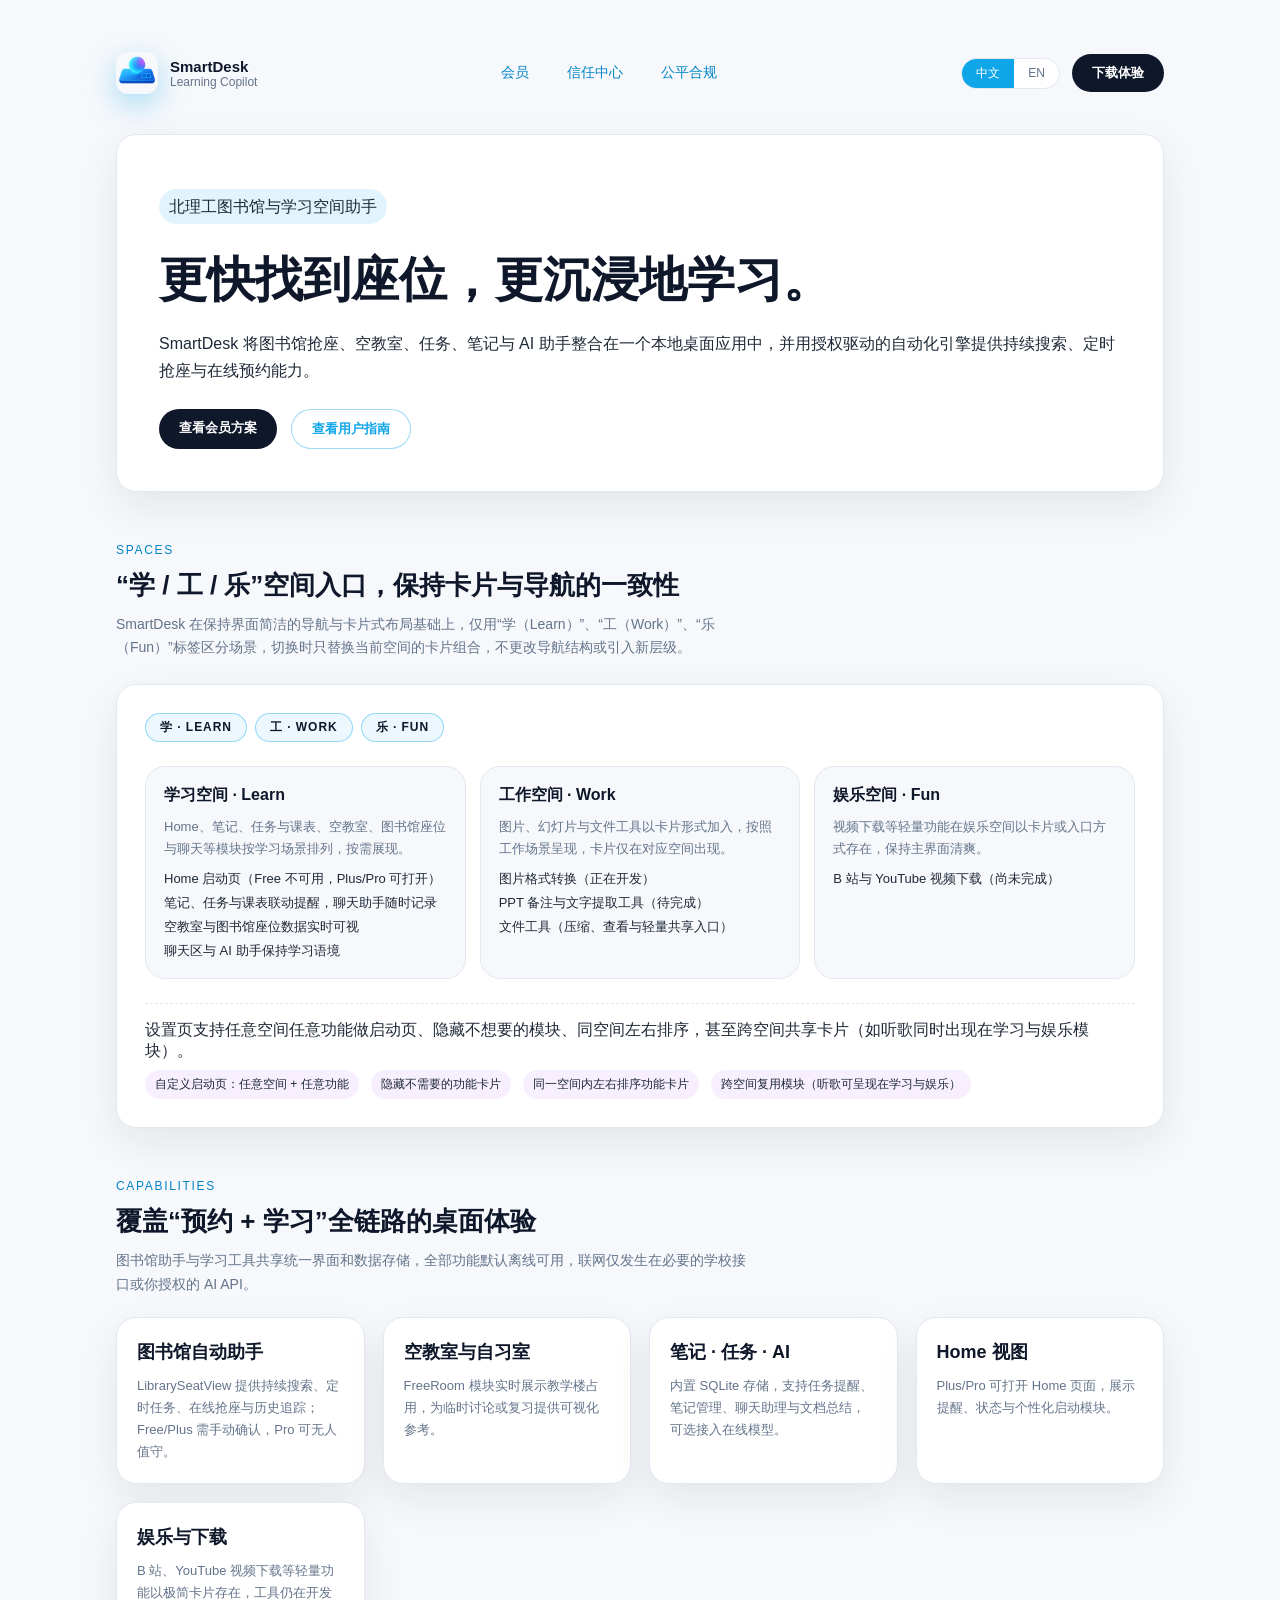
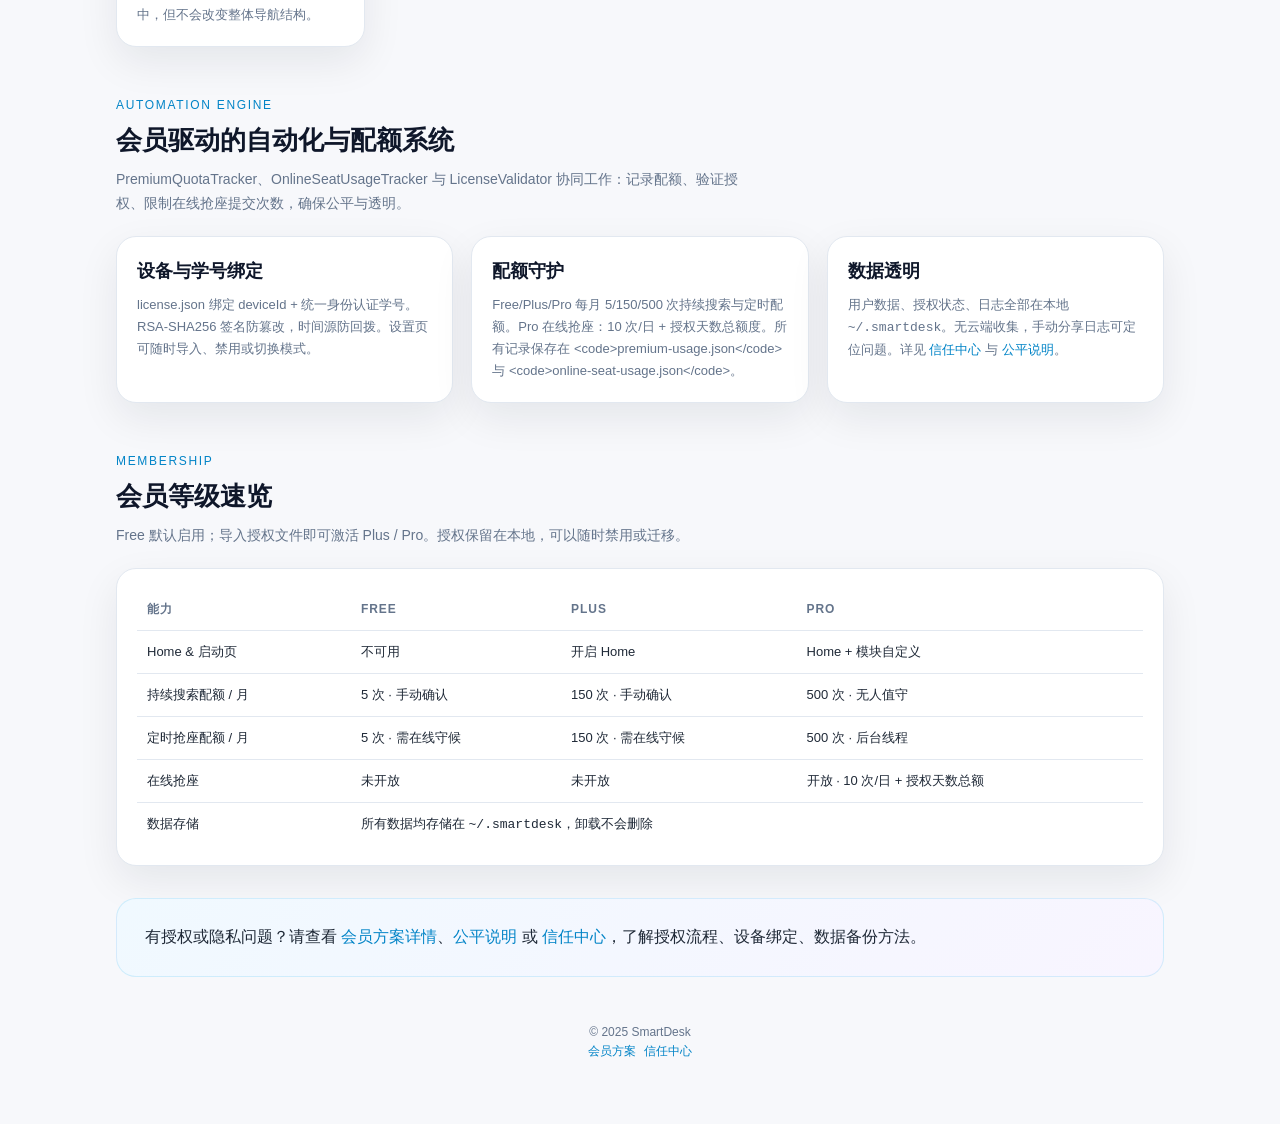
==== index.html @ 86f5e28d "更新了网页" ====
<!DOCTYPE html>
<html lang="zh-CN">
<head>
  <meta charset="UTF-8" />
  <title>SmartDesk · 北理工智能座位与学习助理</title>
  <meta name="viewport" content="width=device-width, initial-scale=1" />
  <meta name="description" content="SmartDesk 提供图书馆抢座、空教室、任务、笔记、AI 助手与会员自动化能力。" />
  <style>
    :root {
      --bg: #f7f8fb;
      --surface: #ffffff;
      --text-strong: #0f172a;
      --text: #1f2937;
      --text-soft: #64748b;
      --border: #e2e8f0;
      --primary: #0ea5e9;
      --primary-dark: #0284c7;
      --accent: #9333ea;
      --radius-lg: 20px;
      --shadow: 0 15px 40px rgba(15, 23, 42, 0.08);
    }

    * {
      box-sizing: border-box;
      margin: 0;
      padding: 0;
    }

    body {
      font-family: "Inter", "Segoe UI", -apple-system, BlinkMacSystemFont, sans-serif;
      background: var(--bg);
      color: var(--text);
      min-height: 100vh;
    }

    a {
      color: var(--primary-dark);
      text-decoration: none;
    }

    a:hover {
      text-decoration: underline;
    }

    .page {
      max-width: 1080px;
      margin: 0 auto;
      padding: 32px 16px 64px;
    }

    .nav {
      display: flex;
      align-items: center;
      justify-content: space-between;
      gap: 16px;
      padding: 20px 0 16px;
    }

    .brand {
      display: flex;
      align-items: center;
      gap: 12px;
    }

    .logo {
      width: 42px;
      height: 42px;
      border-radius: 12px;
      overflow: hidden;
      box-shadow: 0 10px 30px rgba(14, 165, 233, 0.35);
    }

    .logo img {
      width: 100%;
      height: 100%;
      object-fit: cover;
      display: block;
    }

    .brand-text {
      display: flex;
      flex-direction: column;
    }

    .brand-text strong {
      color: var(--text-strong);
      font-size: 15px;
    }

    .brand-text span {
      color: var(--text-soft);
      font-size: 12px;
    }

    .nav-links {
      display: flex;
      gap: 14px;
      font-size: 14px;
      color: var(--text-soft);
    }

    .nav-link {
      padding: 8px 12px;
      border-radius: 999px;
      transition: background 0.2s ease;
    }

    .nav-link:hover {
      background: rgba(14, 165, 233, 0.08);
      color: var(--text-strong);
    }

    .nav-actions {
      display: flex;
      align-items: center;
      gap: 12px;
    }

    .language-switch {
      display: inline-flex;
      border: 1px solid var(--border);
      border-radius: 999px;
      overflow: hidden;
      background: #fff;
    }

    .language-switch button {
      border: 0;
      background: transparent;
      padding: 6px 14px;
      font-size: 12px;
      color: var(--text-soft);
      cursor: pointer;
      transition: background 0.2s ease, color 0.2s ease;
    }

    .language-switch button.is-active {
      background: var(--primary);
      color: #fff;
    }

    .cta {
      padding: 10px 20px;
      border-radius: 999px;
      background: var(--text-strong);
      color: #fff;
      font-size: 13px;
      font-weight: 600;
      border: none;
    }

    .hero {
      margin-top: 24px;
      background: var(--surface);
      border-radius: var(--radius-lg);
      border: 1px solid var(--border);
      padding: 42px;
      box-shadow: var(--shadow);
      display: grid;
      grid-template-columns: repeat(auto-fit, minmax(280px, 1fr));
      gap: 28px;
    }

    .hero h1 {
      font-size: clamp(34px, 5vw, 48px);
      color: var(--text-strong);
      margin-bottom: 18px;
    }

    .hero p {
      font-size: 16px;
      color: var(--text);
      line-height: 1.7;
      margin-bottom: 24px;
    }

    .hero-actions {
      display: flex;
      gap: 14px;
      flex-wrap: wrap;
      font-size: 14px;
    }

    .cta.secondary {
      background: #fff;
      color: var(--primary);
      border: 1px solid rgba(14, 165, 233, 0.4);
    }

    .cta.secondary:hover {
      background: rgba(14, 165, 233, 0.12);
      color: var(--primary-dark);
    }

    .section {
      margin-top: 48px;
    }

    .space-entry {
      margin-top: 24px;
      background: var(--surface);
      border: 1px solid var(--border);
      border-radius: var(--radius-lg);
      padding: 28px;
      box-shadow: var(--shadow);
      display: flex;
      flex-direction: column;
      gap: 24px;
    }

    .space-preview {
      display: block;
    }

    .space-meta {
      min-width: auto;
    }

    .space-date-row {
      display: flex;
      align-items: center;
      justify-content: space-between;
      gap: 12px;
      flex-wrap: wrap;
      margin-bottom: 12px;
    }

    .space-date-row .space-tags {
      order: 1;
    }

    .space-date {
      order: 2;
      font-size: 20px;
      color: var(--text-strong);
      margin-bottom: 0;
    }

    .space-tags {
      display: flex;
      gap: 8px;
      margin-bottom: 12px;
      flex-wrap: wrap;
    }

    .space-tag {
      font-size: 12px;
      letter-spacing: 0.08em;
      text-transform: uppercase;
      border-radius: 999px;
      padding: 5px 14px;
      border: 1px solid rgba(14, 165, 233, 0.4);
      background: rgba(14, 165, 233, 0.08);
      color: var(--text-strong);
      font-weight: 600;
    }

    .space-preview p {
      font-size: 13px;
      color: var(--text-soft);
      line-height: 1.7;
    }

    .space-cards-grid {
      flex: 2;
      display: grid;
      grid-template-columns: repeat(3, minmax(0, 1fr));
      gap: 14px;
    }

    @media (max-width: 900px) {
      .space-cards-grid {
        grid-template-columns: repeat(auto-fit, minmax(220px, 1fr));
      }
    }

    .space-card {
      background: var(--bg);
      border: 1px solid var(--border);
      border-radius: var(--radius-lg);
      padding: 18px;
      min-height: 170px;
    }

    .space-card h3 {
      font-size: 16px;
      margin-bottom: 10px;
      color: var(--text-strong);
    }

    .space-card p {
      font-size: 13px;
      color: var(--text-soft);
      margin-bottom: 10px;
    }

    .space-card ul {
      list-style: none;
      padding-left: 0;
      color: var(--text);
      font-size: 13px;
    }

    .space-card ul li + li {
      margin-top: 6px;
    }

    .space-customization {
      border-top: 1px dashed var(--border);
      padding-top: 16px;
      display: flex;
      flex-direction: column;
      gap: 8px;
    }

    .space-customization ul {
      list-style: none;
      padding-left: 0;
      margin: 0;
      display: flex;
      flex-wrap: wrap;
      gap: 12px;
    }

    .space-customization li {
      background: rgba(147, 51, 234, 0.08);
      color: var(--text);
      padding: 6px 10px;
      border-radius: 999px;
      font-size: 12px;
    }

    .section-header {
      margin-bottom: 20px;
    }

    .section-header span {
      text-transform: uppercase;
      letter-spacing: 0.14em;
      font-size: 12px;
      color: var(--primary-dark);
    }

    .section-header h2 {
      font-size: 26px;
      color: var(--text-strong);
      margin-top: 10px;
    }

    .section-header p {
      font-size: 14px;
      color: var(--text-soft);
      margin-top: 10px;
      max-width: 640px;
      line-height: 1.7;
    }

    .cards {
      display: grid;
      grid-template-columns: repeat(auto-fit, minmax(240px, 1fr));
      gap: 18px;
    }

    .card {
      background: var(--surface);
      border: 1px solid var(--border);
      border-radius: var(--radius-lg);
      padding: 20px;
      box-shadow: var(--shadow);
      font-size: 14px;
      line-height: 1.6;
      color: var(--text);
    }

    .card h3 {
      font-size: 18px;
      margin-bottom: 8px;
      color: var(--text-strong);
    }

    .card p {
      color: var(--text-soft);
      font-size: 13px;
      line-height: 1.7;
    }

    .card ul {
      list-style: none;
      margin-top: 10px;
      color: var(--text);
    }

    .card ul li + li {
      margin-top: 6px;
    }

    .pill {
      display: inline-block;
      margin-top: 12px;
      padding: 4px 10px;
      border-radius: 999px;
      font-size: 12px;
      color: var(--primary-dark);
      background: rgba(14, 165, 233, 0.12);
    }

    .table-wrapper {
      background: var(--surface);
      border: 1px solid var(--border);
      border-radius: var(--radius-lg);
      box-shadow: var(--shadow);
      padding: 20px;
      overflow-x: auto;
    }

    table {
      width: 100%;
      border-collapse: collapse;
      font-size: 13px;
    }

    th, td {
      padding: 12px 10px;
      border-bottom: 1px solid var(--border);
      text-align: left;
      color: var(--text);
    }

    th {
      color: var(--text-soft);
      font-size: 12px;
      letter-spacing: 0.08em;
      text-transform: uppercase;
    }

    tbody tr:last-child td {
      border-bottom: none;
    }

    .trust {
      background: linear-gradient(135deg, #f0f9ff, #f8f5ff);
      border: 1px solid rgba(14, 165, 233, 0.15);
      border-radius: var(--radius-lg);
      padding: 28px;
      margin-top: 32px;
    }

    footer {
      margin-top: 48px;
      font-size: 12px;
      color: var(--text-soft);
      text-align: center;
    }

    .footer-links {
      margin-top: 4px;
      display: flex;
      justify-content: center;
      gap: 8px;
      flex-wrap: wrap;
    }
  </style>
</head>
<body>
  <div class="page">
    <nav class="nav">
      <div class="brand">
        <div class="logo"><img src="images/logo.png" alt="SmartDesk logo" /></div>
        <div class="brand-text">
          <strong>SmartDesk</strong>
          <span>Learning Copilot</span>
        </div>
      </div>
      <div class="nav-links">
        <a class="nav-link" href="#membership" data-lang-link-target="membership.html" data-i18n="nav.membership">会员</a>
        <a class="nav-link" href="trust-center.html" data-lang-link-target="trust-center.html" data-i18n="nav.trust">信任中心</a>
        <a class="nav-link" href="compliance.html" data-lang-link-target="compliance.html" data-i18n="nav.compliance">公平合规</a>
      </div>
      <div class="nav-actions">
        <div class="language-switch" aria-label="Language switch">
          <button type="button" data-lang-toggle="zh">中文</button>
          <button type="button" data-lang-toggle="en">EN</button>
        </div>
        <a class="cta" href="https://github.com/shuangboxu/SmartDesk/releases/download/v0.1.0/SmartDesk-0.1.0.exe" data-i18n="cta.download">下载体验</a>
      </div>
    </nav>

    <section class="hero">
      <div>
        <p class="pill" data-i18n="hero.pill">北理工图书馆与学习空间助手</p>
        <h1 data-i18n="hero.title">更快找到座位，更沉浸地学习。</h1>
        <p data-i18n="hero.description">
          SmartDesk 将图书馆抢座、空教室、任务、笔记与 AI 助手整合在一个本地桌面应用中，
          并用授权驱动的自动化引擎提供持续搜索、定时抢座与在线预约能力。
        </p>
        <div class="hero-actions">
        <a class="cta" data-lang-link-target="membership.html" data-i18n="hero.membership">查看会员方案</a>
        <a class="cta secondary" data-lang-link-target="user-guide.html" data-i18n="hero.guide">查看用户指南</a>
        </div>
      </div>
    </section>

    <section id="spaces" class="section">
      <div class="section-header">
        <span data-i18n="section.spaces.span">spaces</span>
        <h2 data-i18n="section.spaces.title">“学 / 工 / 乐”空间入口，保持卡片与导航的一致性</h2>
        <p data-i18n="section.spaces.description">
          SmartDesk 在保持界面简洁的导航与卡片式布局基础上，在日期左侧新增 “学（Learn）”、“工（Work）”、“乐（Fun）” 的极简标签，
          切换时仅替换当前场景的卡片组合，不更改导航结构或引入新层级。
        </p>
      </div>
      <div class="space-entry">
        <div class="space-preview">
        <div class="space-meta">
          <div class="space-date-row">
            <div class="space-tags">
              <span class="space-tag">学 · Learn</span>
              <span class="space-tag">工 · Work</span>
              <span class="space-tag">乐 · Fun</span>
            </div>
          </div>
        </div>
          <div class="space-cards-grid">
            <div class="space-card">
              <h3 data-i18n="space.card.learn.title">学习空间 · Learn</h3>
              <p data-i18n="space.card.learn.description">
                将主页、笔记、任务与课表、空教室、图书馆座位与聊天等模块按学习场景排列，按需展现。
              </p>
              <ul>
                <li data-i18n="space.card.learn.item.home">Home 启动页（Free 不可用，Plus/Pro 可打开）</li>
                <li data-i18n="space.card.learn.item.notes">笔记、任务与课表联动提醒，聊天助手随时记录</li>
                <li data-i18n="space.card.learn.item.rooms">空教室与图书馆座位数据实时可视</li>
                <li data-i18n="space.card.learn.item.chat">聊天区与 AI 助手保持学习语境</li>
              </ul>
            </div>
            <div class="space-card">
              <h3 data-i18n="space.card.work.title">工作空间 · Work</h3>
              <p data-i18n="space.card.work.description">
                图片、幻灯片与文件工具以卡片形式加入，提高学习计划外的文档效率，卡片仅在对应空间出现。
              </p>
              <ul>
                <li data-i18n="space.card.work.item.image">图片格式转换（正在开发）</li>
                <li data-i18n="space.card.work.item.ppt">PPT 备注与文字提取工具（待完成）</li>
                <li data-i18n="space.card.work.item.file">文件工具：压缩、查看与轻量共享入口</li>
              </ul>
            </div>
            <div class="space-card">
              <h3 data-i18n="space.card.fun.title">娱乐空间 · Fun</h3>
              <p data-i18n="space.card.fun.description">
                听歌与视频下载等轻量功能在娱乐空间以卡片或入口方式存在，保持主界面清爽。
              </p>
              <ul>
                <li data-i18n="space.card.fun.item.video">B 站与 YouTube 视频下载（尚未完成）</li>
              </ul>
            </div>
          </div>
        </div>
        <div class="space-customization">
          <p data-i18n="space.customization.description">
            设置页支持任意空间任意功能做启动页、隐藏不想要的模块、同空间左右排序，甚至跨空间共享卡片（如听歌同时出现在学习与娱乐模块）。
          </p>
          <ul>
            <li data-i18n="space.customization.item.startpage">自定义启动页：任意空间 + 任意功能</li>
            <li data-i18n="space.customization.item.hide">隐藏不需要的功能卡片</li>
            <li data-i18n="space.customization.item.sort">同一空间内左右排序功能卡片</li>
            <li data-i18n="space.customization.item.cross">跨空间复用模块（听歌可呈现在学习与娱乐）</li>
          </ul>
        </div>
      </div>
    </section>

    <section id="features" class="section">
      <div class="section-header">
        <span data-i18n="section.capabilities.span">capabilities</span>
        <h2 data-i18n="section.capabilities.title">覆盖“预约 + 学习”全链路的桌面体验</h2>
        <p data-i18n="section.capabilities.description">
          图书馆助手与学习工具共享统一界面和数据存储，全部功能默认离线可用，联网仅发生在必要的学校接口或你授权的 AI API。
        </p>
      </div>
      <div class="cards">
        <div class="card">
          <h3 data-i18n="feature.card.library.title">图书馆自动助手</h3>
          <p data-i18n="feature.card.library.description">
            LibrarySeatView 提供持续搜索、定时任务、在线抢座与历史追踪；Free/Plus 需手动确认，Pro 可无人值守。
          </p>
        </div>
        <div class="card">
          <h3 data-i18n="feature.card.room.title">空教室与自习室</h3>
          <p data-i18n="feature.card.room.description">
            FreeRoom 模块实时展示教学楼占用，为临时讨论或复习提供可视化参考。
          </p>
        </div>
        <div class="card">
          <h3 data-i18n="feature.card.notes.title">笔记 · 任务 · AI</h3>
          <p data-i18n="feature.card.notes.description">
            内置 SQLite 存储，支持任务提醒、笔记管理、聊天助理与文档总结，可选接入在线模型。
          </p>
        </div>
        <div class="card">
          <h3 data-i18n="feature.card.home.title">Home 视图</h3>
          <p data-i18n="feature.card.home.description">
            Plus/Pro 可打开 Home 页面，展示提醒、状态与个性化启动模块。
          </p>
        </div>
        <div class="card">
          <h3 data-i18n="feature.card.entertainment.title">娱乐与下载</h3>
          <p data-i18n="feature.card.entertainment.description">
            B 站、YouTube 视频下载等轻量功能以极简卡片存在，工具仍在开发中，但不会改变整体导航结构。
          </p>
        </div>
      </div>
    </section>

    <section id="automation" class="section">
      <div class="section-header">
        <span data-i18n="section.automation.span">automation engine</span>
        <h2 data-i18n="section.automation.title">会员驱动的自动化与配额系统</h2>
        <p data-i18n="section.automation.description">
          PremiumQuotaTracker、OnlineSeatUsageTracker 与 LicenseValidator 协同工作：记录配额、验证授权、限制在线抢座提交次数，确保公平与透明。
        </p>
      </div>
      <div class="cards">
        <div class="card">
          <h3 data-i18n="automation.card.binding.title">设备与学号绑定</h3>
          <p data-i18n="automation.card.binding.description">
            license.json 绑定 deviceId + 统一身份认证学号。RSA-SHA256 签名防篡改，时间源防回拨。设置页可随时导入、禁用或切换模式。
          </p>
        </div>
        <div class="card">
          <h3 data-i18n="automation.card.quota.title">配额守护</h3>
          <p data-i18n="automation.card.quota.description">
            Free/Plus/Pro 每月 5/150/500 次持续搜索与定时配额。Pro 在线抢座：10 次/日 + 授权天数总额度。所有记录保存在 <code>premium-usage.json</code> 与 <code>online-seat-usage.json</code>。
          </p>
        </div>
        <div class="card">
          <h3 data-i18n="automation.card.transparency.title">数据透明</h3>
          <p data-i18n-html="automation.card.transparency.description">
            用户数据、授权状态、日志全部在本地 <code>~/.smartdesk</code>。无云端收集，手动分享日志可定位问题。详见 <a href="trust-center.html" data-lang-link-target="trust-center.html">信任中心</a> 与 <a href="compliance.html" data-lang-link-target="compliance.html">公平说明</a>。
          </p>
        </div>
      </div>
    </section>

    <section id="membership" class="section">
      <div class="section-header">
        <span data-i18n="section.membership.span">membership</span>
        <h2 data-i18n="section.membership.title">会员等级速览</h2>
        <p data-i18n="section.membership.description">
          Free 默认启用；导入授权文件即可激活 Plus / Pro。授权保留在本地，可以随时禁用或迁移。
        </p>
      </div>
      <div class="table-wrapper">
        <table>
          <thead>
            <tr>
              <th data-i18n="table.header.capability">能力</th>
              <th data-i18n="table.header.free">Free</th>
              <th data-i18n="table.header.plus">Plus</th>
              <th data-i18n="table.header.pro">Pro</th>
            </tr>
          </thead>
          <tbody>
            <tr>
              <td data-i18n="table.row.home.title">Home & 启动页</td>
              <td data-i18n="table.row.home.free">不可用</td>
              <td data-i18n="table.row.home.plus">开启 Home</td>
              <td data-i18n="table.row.home.pro">Home + 模块自定义</td>
            </tr>
            <tr>
              <td data-i18n="table.row.search.title">持续搜索配额 / 月</td>
              <td data-i18n="table.row.search.free">5 次 · 手动确认</td>
              <td data-i18n="table.row.search.plus">150 次 · 手动确认</td>
              <td data-i18n="table.row.search.pro">500 次 · 无人值守</td>
            </tr>
            <tr>
              <td data-i18n="table.row.timed.title">定时抢座配额 / 月</td>
              <td data-i18n="table.row.timed.free">5 次 · 需在线守候</td>
              <td data-i18n="table.row.timed.plus">150 次 · 需在线守候</td>
              <td data-i18n="table.row.timed.pro">500 次 · 后台线程</td>
            </tr>
            <tr>
              <td data-i18n="table.row.online.title">在线抢座</td>
              <td data-i18n="table.row.online.free">未开放</td>
              <td data-i18n="table.row.online.plus">未开放</td>
              <td data-i18n="table.row.online.pro">开放 · 10 次/日 + 授权天数总额</td>
            </tr>
            <tr>
              <td data-i18n="table.row.data.title">数据存储</td>
              <td colspan="3" data-i18n-html="table.row.data.value">所有数据均存储在 <code>~/.smartdesk</code>，卸载不会删除</td>
            </tr>
          </tbody>
        </table>
      </div>
      <div class="trust" data-i18n-html="section.trust">
        有授权或隐私问题？请查看 <a href="membership.html" data-lang-link-target="membership.html">会员方案详情</a>、<a href="compliance.html" data-lang-link-target="compliance.html">公平说明</a> 或 <a href="trust-center.html" data-lang-link-target="trust-center.html">信任中心</a>，了解授权流程、设备绑定、数据备份方法。
      </div>
    </section>

    <footer>
      <p data-i18n="footer.text">© 2025 SmartDesk</p>
      <div class="footer-links">
        <a data-lang-link-target="membership.html" data-i18n="footer.link.membership">会员方案</a>
        <a data-lang-link-target="trust-center.html" data-i18n="footer.link.trust">信任中心</a>
      </div>
    </footer>
  </div>

  <script>
    (function() {
      const DEFAULT_LANG = 'zh';
      const LANG_PARAM = 'lang';
      const STORAGE_KEY = 'smartdesk-site-lang';
      const SUPPORTED_LANGS = ['zh', 'en'];

      const translations = {
        zh: {
          htmlLang: 'zh-CN',
          title: 'SmartDesk · 北理工智能座位与学习助理',
          descriptionMeta: 'SmartDesk 提供图书馆抢座、空教室、任务、笔记、AI 助手与会员自动化能力。',
          'nav.features': '特性',
          'nav.automation': '自动助手',
          'nav.membership': '会员',
          'nav.trust': '信任中心',
          'nav.compliance': '公平合规',
          'cta.download': '下载体验',
          'hero.pill': '北理工图书馆与学习空间助手',
          'hero.title': '更快找到座位，更沉浸地学习。',
          'hero.description': 'SmartDesk 将图书馆抢座、空教室、任务、笔记与 AI 助手整合在一个本地桌面应用中，并用授权驱动的自动化引擎提供持续搜索、定时抢座与在线预约能力。',
          'hero.membership': '查看会员方案',
          'hero.guide': '查看用户指南',
          'hero.readme': '阅读项目说明 →',
          'section.spaces.span': 'spaces',
          'section.spaces.title': '“学 / 工 / 乐”空间入口，保持卡片与导航的一致性',
          'section.spaces.description': 'SmartDesk 在保持界面简洁的导航与卡片式布局基础上，仅用“学（Learn）”、“工（Work）”、“乐（Fun）”标签区分场景，切换时只替换当前空间的卡片组合，不更改导航结构或引入新层级。',
          'space.card.learn.title': '学习空间 · Learn',
          'space.card.learn.description': 'Home、笔记、任务与课表、空教室、图书馆座位与聊天等模块按学习场景排列，按需展现。',
          'space.card.learn.item.home': 'Home 启动页（Free 不可用，Plus/Pro 可打开）',
          'space.card.learn.item.notes': '笔记、任务与课表联动提醒，聊天助手随时记录',
          'space.card.learn.item.rooms': '空教室与图书馆座位数据实时可视',
          'space.card.learn.item.chat': '聊天区与 AI 助手保持学习语境',
          'space.card.work.title': '工作空间 · Work',
          'space.card.work.description': '图片、幻灯片与文件工具以卡片形式加入，按照工作场景呈现，卡片仅在对应空间出现。',
          'space.card.work.item.image': '图片格式转换（正在开发）',
          'space.card.work.item.ppt': 'PPT 备注与文字提取工具（待完成）',
          'space.card.work.item.file': '文件工具（压缩、查看与轻量共享入口）',
          'space.card.fun.title': '娱乐空间 · Fun',
          'space.card.fun.description': '视频下载等轻量功能在娱乐空间以卡片或入口方式存在，保持主界面清爽。',
          'space.card.fun.item.video': 'B 站与 YouTube 视频下载（尚未完成）',
          'space.customization.description': '设置页支持任意空间任意功能做启动页、隐藏不想要的模块、同空间左右排序，甚至跨空间共享卡片（如听歌同时出现在学习与娱乐模块）。',
          'space.customization.item.startpage': '自定义启动页：任意空间 + 任意功能',
          'space.customization.item.hide': '隐藏不需要的功能卡片',
          'space.customization.item.sort': '同一空间内左右排序功能卡片',
          'space.customization.item.cross': '跨空间复用模块（听歌可呈现在学习与娱乐）',
          'section.capabilities.span': 'capabilities',
          'section.capabilities.title': '覆盖“预约 + 学习”全链路的桌面体验',
          'section.capabilities.description': '图书馆助手与学习工具共享统一界面和数据存储，全部功能默认离线可用，联网仅发生在必要的学校接口或你授权的 AI API。',
          'feature.card.library.title': '图书馆自动助手',
          'feature.card.library.description': 'LibrarySeatView 提供持续搜索、定时任务、在线抢座与历史追踪；Free/Plus 需手动确认，Pro 可无人值守。',
          'feature.card.room.title': '空教室与自习室',
          'feature.card.room.description': 'FreeRoom 模块实时展示教学楼占用，为临时讨论或复习提供可视化参考。',
          'feature.card.notes.title': '笔记 · 任务 · AI',
          'feature.card.notes.description': '内置 SQLite 存储，支持任务提醒、笔记管理、聊天助理与文档总结，可选接入在线模型。',
          'feature.card.home.title': 'Home 视图',
          'feature.card.home.description': 'Plus/Pro 可打开 Home 页面，展示提醒、状态与个性化启动模块。',
          'feature.card.entertainment.title': '娱乐与下载',
          'feature.card.entertainment.description': 'B 站、YouTube 视频下载等轻量功能以极简卡片存在，工具仍在开发中，但不会改变整体导航结构。',
          'section.automation.span': 'automation engine',
          'section.automation.title': '会员驱动的自动化与配额系统',
          'section.automation.description': 'PremiumQuotaTracker、OnlineSeatUsageTracker 与 LicenseValidator 协同工作：记录配额、验证授权、限制在线抢座提交次数，确保公平与透明。',
          'automation.card.binding.title': '设备与学号绑定',
          'automation.card.binding.description': 'license.json 绑定 deviceId + 统一身份认证学号。RSA-SHA256 签名防篡改，时间源防回拨。设置页可随时导入、禁用或切换模式。',
          'automation.card.quota.title': '配额守护',
          'automation.card.quota.description': 'Free/Plus/Pro 每月 5/150/500 次持续搜索与定时配额。Pro 在线抢座：10 次/日 + 授权天数总额度。所有记录保存在 <code>premium-usage.json</code> 与 <code>online-seat-usage.json</code>。',
          'automation.card.transparency.title': '数据透明',
          'automation.card.transparency.description': '用户数据、授权状态、日志全部在本地 <code>~/.smartdesk</code>。无云端收集，手动分享日志可定位问题。详见 <a href="trust-center.html" data-lang-link-target="trust-center.html">信任中心</a> 与 <a href="compliance.html" data-lang-link-target="compliance.html">公平说明</a>。',
          'section.membership.span': 'membership',
          'section.membership.title': '会员等级速览',
          'section.membership.description': 'Free 默认启用；导入授权文件即可激活 Plus / Pro。授权保留在本地，可以随时禁用或迁移。',
          'table.header.capability': '能力',
          'table.header.free': 'Free',
          'table.header.plus': 'Plus',
          'table.header.pro': 'Pro',
          'table.row.home.title': 'Home & 启动页',
          'table.row.home.free': '不可用',
          'table.row.home.plus': '开启 Home',
          'table.row.home.pro': 'Home + 模块自定义',
          'table.row.search.title': '持续搜索配额 / 月',
          'table.row.search.free': '5 次 · 手动确认',
          'table.row.search.plus': '150 次 · 手动确认',
          'table.row.search.pro': '500 次 · 无人值守',
          'table.row.timed.title': '定时抢座配额 / 月',
          'table.row.timed.free': '5 次 · 需在线守候',
          'table.row.timed.plus': '150 次 · 需在线守候',
          'table.row.timed.pro': '500 次 · 后台线程',
          'table.row.online.title': '在线抢座',
          'table.row.online.free': '未开放',
          'table.row.online.plus': '未开放',
          'table.row.online.pro': '开放 · 10 次/日 + 授权天数总额',
          'table.row.data.title': '数据存储',
          'table.row.data.value': '所有数据均存储在 <code>~/.smartdesk</code>，卸载不会删除',
          'section.trust': '有授权或隐私问题？请查看 <a href="membership.html" data-lang-link-target="membership.html">会员方案详情</a>、<a href="compliance.html" data-lang-link-target="compliance.html">公平说明</a> 或 <a href="trust-center.html" data-lang-link-target="trust-center.html">信任中心</a>，了解授权流程、设备绑定、数据备份方法。',
          'footer.text': '© 2025 SmartDesk',
          'footer.link.membership': '会员方案',
          'footer.link.trust': '信任中心'
        },
        en: {
          htmlLang: 'en',
          title: 'SmartDesk · BIT Intelligent Seat & Study Assistant',
          descriptionMeta: 'SmartDesk bundles library seat grabs, vacant classroom data, tasks, notes and AI assistant into a local desktop automaton.',
          'nav.features': 'Features',
          'nav.automation': 'Automation',
          'nav.membership': 'Membership',
          'nav.trust': 'Trust Center',
          'nav.compliance': 'Compliance',
          'cta.download': 'Download',
          'hero.pill': 'BIT Library & Study Space Copilot',
          'hero.title': 'Find seats faster, study more deeply.',
          'hero.description': 'SmartDesk combines library seat grabs, classroom finder, tasks, notes and an AI assistant inside a local desktop app and powers continuous search, scheduled grabs and online reservations with an authorized automation engine.',
          'hero.membership': 'View membership tiers',
          'hero.guide': 'User guide',
          'hero.readme': 'Read the project README →',
          'section.spaces.span': 'spaces',
          'section.spaces.title': 'Space launcher keeps the Learn / Work / Fun tabs while reusing the card & navigation layers',
          'section.spaces.description': 'SmartDesk keeps the lean navigation and card layout, adding minimal “Learn / Work / Fun” tags so each scene only swaps cards without introducing new levels.',
          'space.card.learn.title': 'Learning space · Learn',
          'space.card.learn.description': 'Home, notes, tasks & schedule, vacant classrooms, library seats and chat stack inside the learning scene.',
          'space.card.learn.item.home': 'Home launch (Free disabled, Plus/Pro unlock it)',
          'space.card.learn.item.notes': 'Notes, tasks and schedule stay linked with reminders and AI chat',
          'space.card.learn.item.rooms': 'Vacant classrooms and library seats stay visible with contextual alerts',
          'space.card.learn.item.chat': 'Chat assistant keeps the study tone',
          'space.card.work.title': 'Work space · Work',
          'space.card.work.description': 'Image, slide and file tools appear as cards to support work scenarios, only shown inside their space.',
          'space.card.work.item.image': 'Image format conversion (coming soon)',
          'space.card.work.item.ppt': 'PPT note/text extraction tools (pending)',
          'space.card.work.item.file': 'File utilities: compress, preview and lightweight sharing',
          'space.card.fun.title': 'Fun space · Fun',
          'space.card.fun.description': 'Video download and other light utilities live in the entertainment scene as cards or entry points, keeping the main UI tidy.',
          'space.card.fun.item.video': 'Bilibili & YouTube downloads (coming soon)',
          'space.customization.description': 'Settings let you pick any space and feature as the launch view, hide cards, reorder within a space and even surface the same card across spaces (e.g. music in both Learn and Fun).',
          'space.customization.item.startpage': 'Custom launch page: any space + any feature',
          'space.customization.item.hide': 'Hide cards you do not need',
          'space.customization.item.sort': 'Reorder cards left/right within the same space',
          'space.customization.item.cross': 'Share modules across spaces (music can appear in Learn and Fun)',
          'section.capabilities.span': 'capabilities',
          'section.capabilities.title': 'A desktop experience covering reservations + study workflows',
          'section.capabilities.description': 'Library assistant and learning tools share a unified UI and storage; everything works offline by default and only goes online for the campus APIs or AI services you authorize.',
          'feature.card.library.title': 'Library automation',
          'feature.card.library.description': 'LibrarySeatView delivers continuous search, scheduled tasks, online grabs and history tracking. Free/Plus need manual confirmation; Pro runs unattended.',
          'feature.card.room.title': 'Vacant classrooms & study halls',
          'feature.card.room.description': 'The FreeRoom module shows building occupancy in real time, helping you spot spaces for quick discussions or study pods.',
          'feature.card.notes.title': 'Notes, tasks & AI',
          'feature.card.notes.description': 'Built-in SQLite storage powers task reminders, notes, chats and document summaries, with optional online models.',
          'feature.card.home.title': 'Home view',
          'feature.card.home.description': 'Plus/Pro unlock the Home dashboard to surface reminders, status and personalized launch modules.',
          'feature.card.entertainment.title': 'Entertainment & downloads',
          'feature.card.entertainment.description': 'Bilibili and YouTube download utilities remain lightweight cards under construction without altering the overall navigation.',
          'section.automation.span': 'automation engine',
          'section.automation.title': 'Quota-aware automation driven by membership',
          'section.automation.description': 'PremiumQuotaTracker, OnlineSeatUsageTracker and LicenseValidator work together to track quotas, validate authorization and limit online bookings so everything stays fair and transparent.',
          'automation.card.binding.title': 'Device & ID binding',
          'automation.card.binding.description': 'license.json links your deviceId with the campus account. RSA-SHA256 signatures prevent tampering and time checks block rollbacks. Settings lets you import, disable or switch modes anytime.',
          'automation.card.quota.title': 'Quota guard',
          'automation.card.quota.description': 'Free/Plus/Pro get 5/150/500 monthly slots for continuous search and scheduled grabs. Pro online bookings allow 10 tries/day with remaining days counting toward total quota. Records live in premium-usage.json and online-seat-usage.json.',
          'automation.card.transparency.title': 'Data transparency',
          'automation.card.transparency.description': 'User data, auth state and logs stay under <code>~/.smartdesk</code>. No cloud collection; share logs manually when troubleshooting. See the <a href="trust-center.html" data-lang-link-target="trust-center.html">Trust Center</a> and <a href="compliance.html" data-lang-link-target="compliance.html">Compliance</a> pages for all the details.',
          'section.membership.span': 'membership',
          'section.membership.title': 'Membership tiers at a glance',
          'section.membership.description': 'Free is enabled by default; importing an authorization file activates Plus/Pro. Licenses stay local and can be disabled or moved anytime.',
          'table.header.capability': 'Capability',
          'table.header.free': 'Free',
          'table.header.plus': 'Plus',
          'table.header.pro': 'Pro',
          'table.row.home.title': 'Home & launch view',
          'table.row.home.free': 'Unavailable',
          'table.row.home.plus': 'Home enabled',
          'table.row.home.pro': 'Home + customizable modules',
          'table.row.search.title': 'Continuous search quota / month',
          'table.row.search.free': '5 attempts · manual confirm',
          'table.row.search.plus': '150 attempts · manual confirm',
          'table.row.search.pro': '500 attempts · unattended',
          'table.row.timed.title': 'Scheduled grab quota / month',
          'table.row.timed.free': '5 schedules · must stay online',
          'table.row.timed.plus': '150 schedules · must stay online',
          'table.row.timed.pro': '500 schedules · background thread',
          'table.row.online.title': 'Online grabs',
          'table.row.online.free': 'Not available',
          'table.row.online.plus': 'Not available',
          'table.row.online.pro': 'Available · 10/day + remaining days total',
          'table.row.data.title': 'Data storage',
          'table.row.data.value': 'All data stays under <code>~/.smartdesk</code>; uninstalling keeps it intact.',
          'section.trust': 'Questions about authorization or privacy? Visit the <a href="membership.html" data-lang-link-target="membership.html">membership details</a>, <a href="compliance.html" data-lang-link-target="compliance.html">compliance statement</a> or <a href="trust-center.html" data-lang-link-target="trust-center.html">Trust Center</a> for workflow, device and backup guidance.',
          'footer.text': '© 2025 SmartDesk',
          'footer.link.membership': 'Membership',
          'footer.link.trust': 'Trust Center'
        }
      };

      function resolveLanguage() {
        const param = new URLSearchParams(window.location.search).get(LANG_PARAM);
        if (param && SUPPORTED_LANGS.includes(param.toLowerCase())) {
          return param.toLowerCase();
        }
        const stored = localStorage.getItem(STORAGE_KEY);
        if (stored && SUPPORTED_LANGS.includes(stored)) {
          return stored;
        }
        return DEFAULT_LANG;
      }

      function setLanguage(lang) {
        if (!SUPPORTED_LANGS.includes(lang)) {
          lang = DEFAULT_LANG;
        }
        const dictionary = translations[lang];
        if (!dictionary) {
          return;
        }
        document.documentElement.lang = dictionary.htmlLang || (lang === 'en' ? 'en' : 'zh-CN');
        document.title = dictionary.title;
        const descriptionMeta = document.querySelector('meta[name="description"]');
        if (descriptionMeta && dictionary.descriptionMeta) {
          descriptionMeta.setAttribute('content', dictionary.descriptionMeta);
        }
        document.querySelectorAll('[data-i18n]').forEach((node) => {
          const key = node.getAttribute('data-i18n');
          if (key && dictionary[key]) {
            node.textContent = dictionary[key];
          }
        });
        document.querySelectorAll('[data-i18n-html]').forEach((node) => {
          const key = node.getAttribute('data-i18n-html');
          if (key && dictionary[key]) {
            node.innerHTML = dictionary[key];
          }
        });
        document.querySelectorAll('[data-lang-toggle]').forEach((button) => {
          button.classList.toggle('is-active', button.getAttribute('data-lang-toggle') === lang);
        });
        document.querySelectorAll('[data-lang-link-target]').forEach((link) => {
          const target = link.getAttribute('data-lang-link-target');
          if (!target) return;
          let cleanTarget = target;
          if (cleanTarget.includes('?')) {
            cleanTarget = cleanTarget.split('?')[0];
          }
          link.setAttribute('href', cleanTarget + '?lang=' + lang);
        });
        const url = new URL(window.location.href);
        if (url.searchParams.get(LANG_PARAM) !== lang) {
          url.searchParams.set(LANG_PARAM, lang);
          window.history.replaceState(null, '', url.toString());
        }
        localStorage.setItem(STORAGE_KEY, lang);
      }

      document.querySelectorAll('[data-lang-toggle]').forEach((button) => {
        button.addEventListener('click', () => {
          const chosen = button.getAttribute('data-lang-toggle');
          if (!chosen) return;
          setLanguage(chosen);
        });
      });

      setLanguage(resolveLanguage());
    })();
  </script>
</body>
</html>
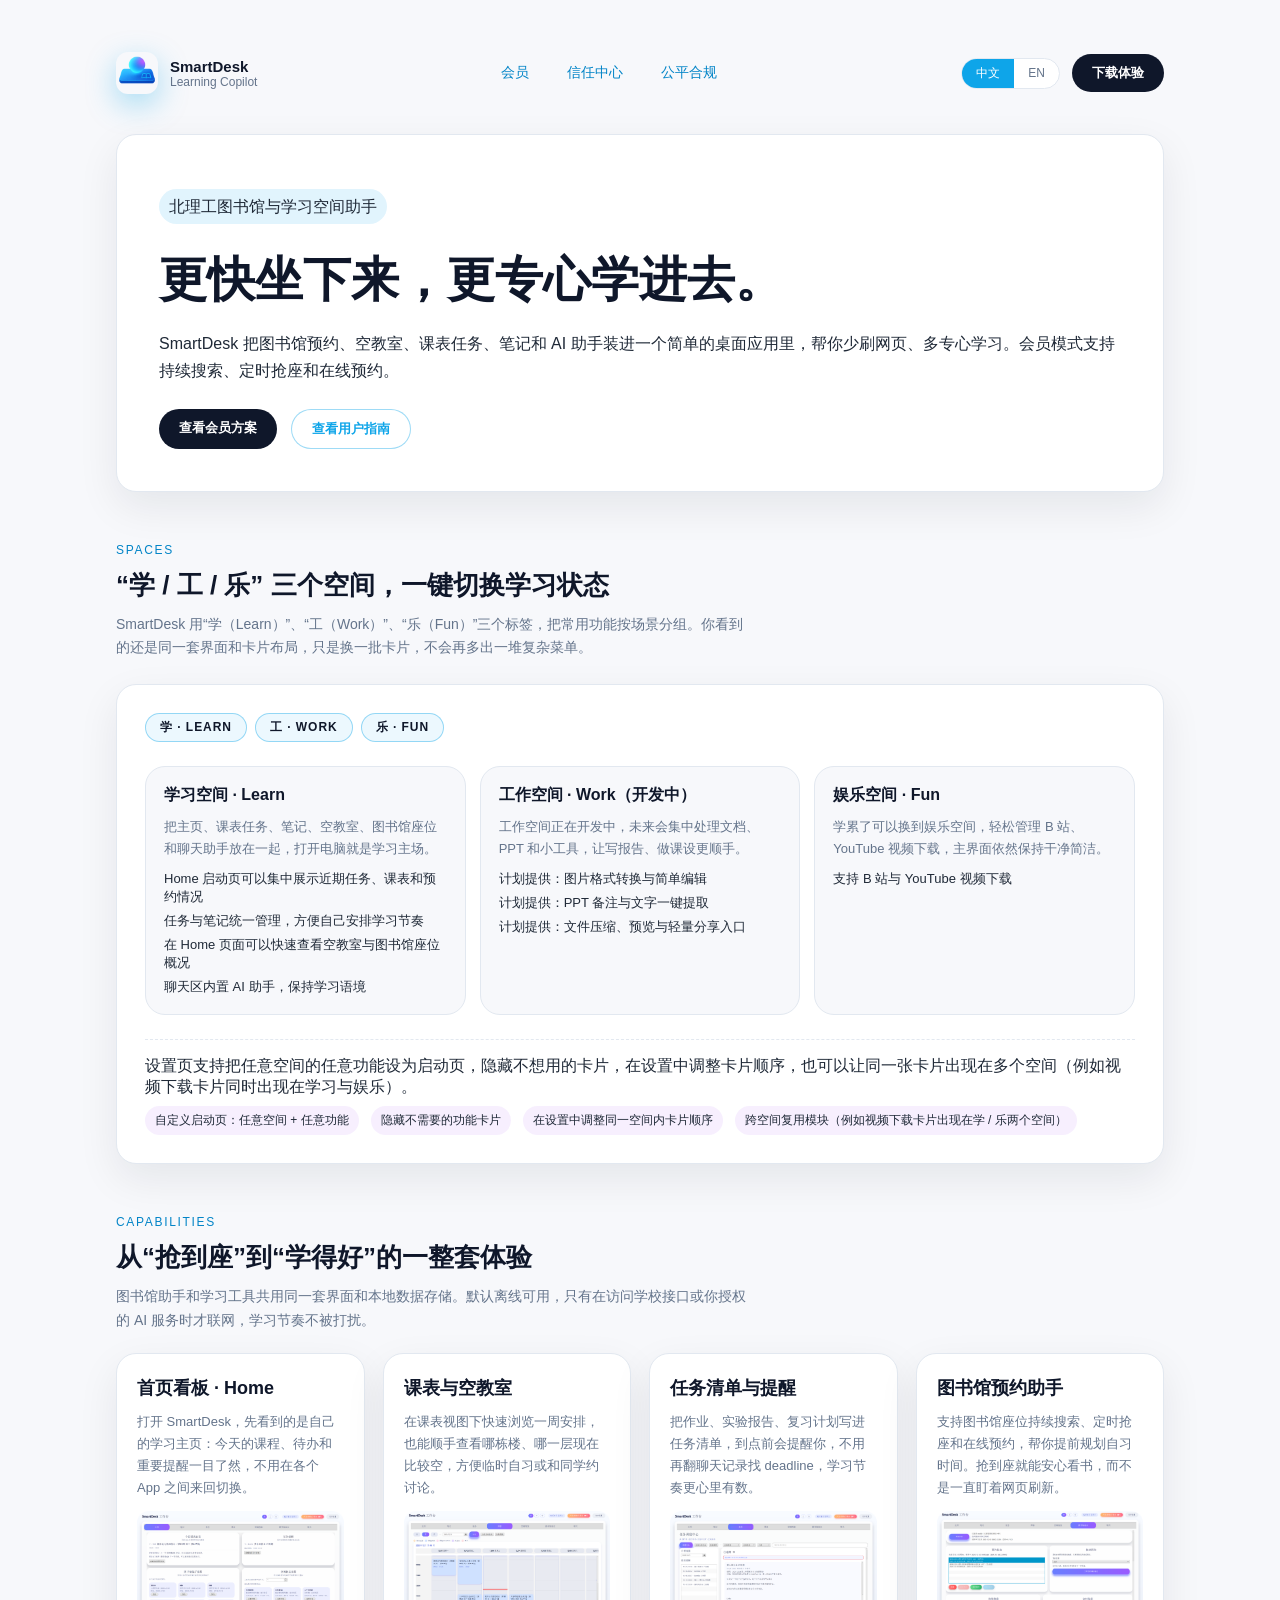
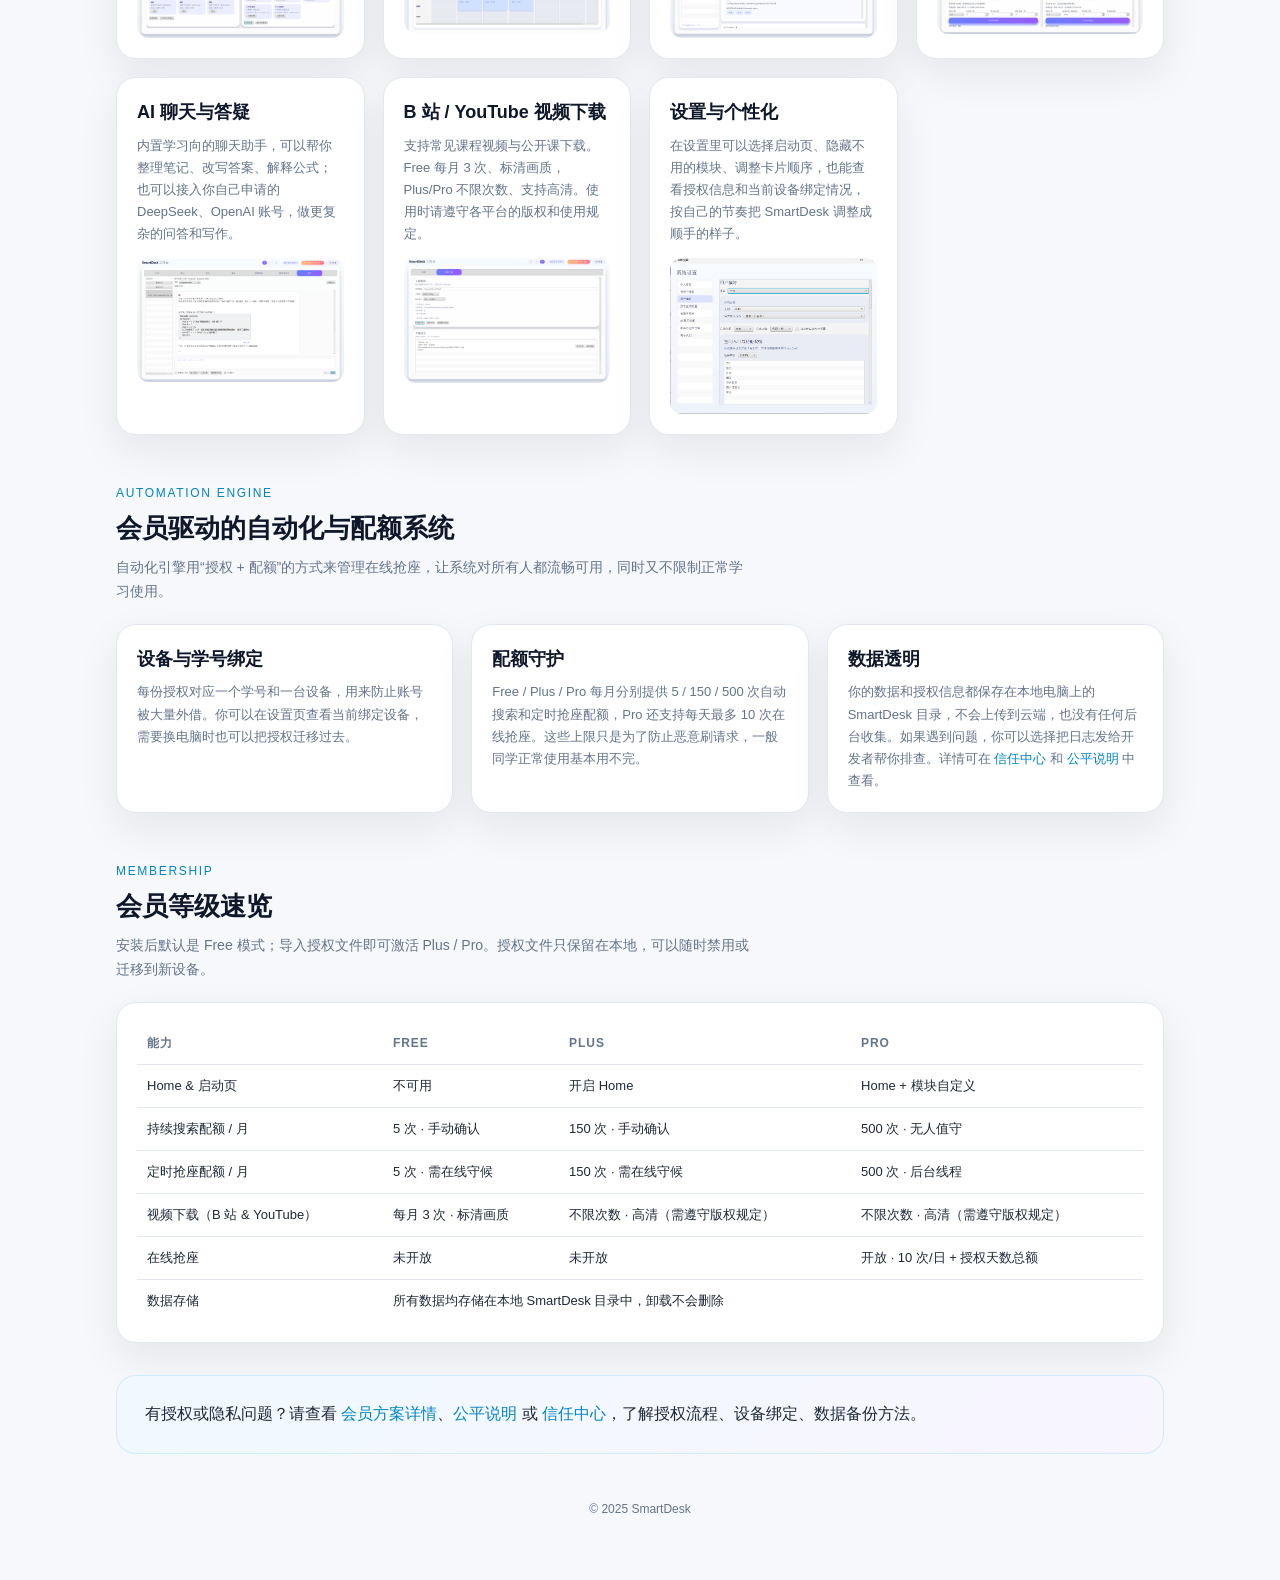
==== commit 880c1e5e: "更新了网页" ====
--- a/index.html
+++ b/index.html
@@ -4,462 +4,11 @@
   <meta charset="UTF-8" />
   <title>SmartDesk · 北理工智能座位与学习助理</title>
   <meta name="viewport" content="width=device-width, initial-scale=1" />
-  <meta name="description" content="SmartDesk 提供图书馆抢座、空教室、任务、笔记、AI 助手与会员自动化能力。" />
-  <style>
-    :root {
-      --bg: #f7f8fb;
-      --surface: #ffffff;
-      --text-strong: #0f172a;
-      --text: #1f2937;
-      --text-soft: #64748b;
-      --border: #e2e8f0;
-      --primary: #0ea5e9;
-      --primary-dark: #0284c7;
-      --accent: #9333ea;
-      --radius-lg: 20px;
-      --shadow: 0 15px 40px rgba(15, 23, 42, 0.08);
-    }
-
-    * {
-      box-sizing: border-box;
-      margin: 0;
-      padding: 0;
-    }
-
-    body {
-      font-family: "Inter", "Segoe UI", -apple-system, BlinkMacSystemFont, sans-serif;
-      background: var(--bg);
-      color: var(--text);
-      min-height: 100vh;
-    }
-
-    a {
-      color: var(--primary-dark);
-      text-decoration: none;
-    }
-
-    a:hover {
-      text-decoration: underline;
-    }
-
-    .page {
-      max-width: 1080px;
-      margin: 0 auto;
-      padding: 32px 16px 64px;
-    }
-
-    .nav {
-      display: flex;
-      align-items: center;
-      justify-content: space-between;
-      gap: 16px;
-      padding: 20px 0 16px;
-    }
-
-    .brand {
-      display: flex;
-      align-items: center;
-      gap: 12px;
-    }
-
-    .logo {
-      width: 42px;
-      height: 42px;
-      border-radius: 12px;
-      overflow: hidden;
-      box-shadow: 0 10px 30px rgba(14, 165, 233, 0.35);
-    }
-
-    .logo img {
-      width: 100%;
-      height: 100%;
-      object-fit: cover;
-      display: block;
-    }
-
-    .brand-text {
-      display: flex;
-      flex-direction: column;
-    }
-
-    .brand-text strong {
-      color: var(--text-strong);
-      font-size: 15px;
-    }
-
-    .brand-text span {
-      color: var(--text-soft);
-      font-size: 12px;
-    }
-
-    .nav-links {
-      display: flex;
-      gap: 14px;
-      font-size: 14px;
-      color: var(--text-soft);
-    }
-
-    .nav-link {
-      padding: 8px 12px;
-      border-radius: 999px;
-      transition: background 0.2s ease;
-    }
-
-    .nav-link:hover {
-      background: rgba(14, 165, 233, 0.08);
-      color: var(--text-strong);
-    }
-
-    .nav-actions {
-      display: flex;
-      align-items: center;
-      gap: 12px;
-    }
-
-    .language-switch {
-      display: inline-flex;
-      border: 1px solid var(--border);
-      border-radius: 999px;
-      overflow: hidden;
-      background: #fff;
-    }
-
-    .language-switch button {
-      border: 0;
-      background: transparent;
-      padding: 6px 14px;
-      font-size: 12px;
-      color: var(--text-soft);
-      cursor: pointer;
-      transition: background 0.2s ease, color 0.2s ease;
-    }
-
-    .language-switch button.is-active {
-      background: var(--primary);
-      color: #fff;
-    }
-
-    .cta {
-      padding: 10px 20px;
-      border-radius: 999px;
-      background: var(--text-strong);
-      color: #fff;
-      font-size: 13px;
-      font-weight: 600;
-      border: none;
-    }
-
-    .hero {
-      margin-top: 24px;
-      background: var(--surface);
-      border-radius: var(--radius-lg);
-      border: 1px solid var(--border);
-      padding: 42px;
-      box-shadow: var(--shadow);
-      display: grid;
-      grid-template-columns: repeat(auto-fit, minmax(280px, 1fr));
-      gap: 28px;
-    }
-
-    .hero h1 {
-      font-size: clamp(34px, 5vw, 48px);
-      color: var(--text-strong);
-      margin-bottom: 18px;
-    }
-
-    .hero p {
-      font-size: 16px;
-      color: var(--text);
-      line-height: 1.7;
-      margin-bottom: 24px;
-    }
-
-    .hero-actions {
-      display: flex;
-      gap: 14px;
-      flex-wrap: wrap;
-      font-size: 14px;
-    }
-
-    .cta.secondary {
-      background: #fff;
-      color: var(--primary);
-      border: 1px solid rgba(14, 165, 233, 0.4);
-    }
-
-    .cta.secondary:hover {
-      background: rgba(14, 165, 233, 0.12);
-      color: var(--primary-dark);
-    }
-
-    .section {
-      margin-top: 48px;
-    }
-
-    .space-entry {
-      margin-top: 24px;
-      background: var(--surface);
-      border: 1px solid var(--border);
-      border-radius: var(--radius-lg);
-      padding: 28px;
-      box-shadow: var(--shadow);
-      display: flex;
-      flex-direction: column;
-      gap: 24px;
-    }
-
-    .space-preview {
-      display: block;
-    }
-
-    .space-meta {
-      min-width: auto;
-    }
-
-    .space-date-row {
-      display: flex;
-      align-items: center;
-      justify-content: space-between;
-      gap: 12px;
-      flex-wrap: wrap;
-      margin-bottom: 12px;
-    }
-
-    .space-date-row .space-tags {
-      order: 1;
-    }
-
-    .space-date {
-      order: 2;
-      font-size: 20px;
-      color: var(--text-strong);
-      margin-bottom: 0;
-    }
-
-    .space-tags {
-      display: flex;
-      gap: 8px;
-      margin-bottom: 12px;
-      flex-wrap: wrap;
-    }
-
-    .space-tag {
-      font-size: 12px;
-      letter-spacing: 0.08em;
-      text-transform: uppercase;
-      border-radius: 999px;
-      padding: 5px 14px;
-      border: 1px solid rgba(14, 165, 233, 0.4);
-      background: rgba(14, 165, 233, 0.08);
-      color: var(--text-strong);
-      font-weight: 600;
-    }
-
-    .space-preview p {
-      font-size: 13px;
-      color: var(--text-soft);
-      line-height: 1.7;
-    }
-
-    .space-cards-grid {
-      flex: 2;
-      display: grid;
-      grid-template-columns: repeat(3, minmax(0, 1fr));
-      gap: 14px;
-    }
-
-    @media (max-width: 900px) {
-      .space-cards-grid {
-        grid-template-columns: repeat(auto-fit, minmax(220px, 1fr));
-      }
-    }
-
-    .space-card {
-      background: var(--bg);
-      border: 1px solid var(--border);
-      border-radius: var(--radius-lg);
-      padding: 18px;
-      min-height: 170px;
-    }
-
-    .space-card h3 {
-      font-size: 16px;
-      margin-bottom: 10px;
-      color: var(--text-strong);
-    }
-
-    .space-card p {
-      font-size: 13px;
-      color: var(--text-soft);
-      margin-bottom: 10px;
-    }
-
-    .space-card ul {
-      list-style: none;
-      padding-left: 0;
-      color: var(--text);
-      font-size: 13px;
-    }
-
-    .space-card ul li + li {
-      margin-top: 6px;
-    }
-
-    .space-customization {
-      border-top: 1px dashed var(--border);
-      padding-top: 16px;
-      display: flex;
-      flex-direction: column;
-      gap: 8px;
-    }
-
-    .space-customization ul {
-      list-style: none;
-      padding-left: 0;
-      margin: 0;
-      display: flex;
-      flex-wrap: wrap;
-      gap: 12px;
-    }
-
-    .space-customization li {
-      background: rgba(147, 51, 234, 0.08);
-      color: var(--text);
-      padding: 6px 10px;
-      border-radius: 999px;
-      font-size: 12px;
-    }
-
-    .section-header {
-      margin-bottom: 20px;
-    }
-
-    .section-header span {
-      text-transform: uppercase;
-      letter-spacing: 0.14em;
-      font-size: 12px;
-      color: var(--primary-dark);
-    }
-
-    .section-header h2 {
-      font-size: 26px;
-      color: var(--text-strong);
-      margin-top: 10px;
-    }
-
-    .section-header p {
-      font-size: 14px;
-      color: var(--text-soft);
-      margin-top: 10px;
-      max-width: 640px;
-      line-height: 1.7;
-    }
-
-    .cards {
-      display: grid;
-      grid-template-columns: repeat(auto-fit, minmax(240px, 1fr));
-      gap: 18px;
-    }
-
-    .card {
-      background: var(--surface);
-      border: 1px solid var(--border);
-      border-radius: var(--radius-lg);
-      padding: 20px;
-      box-shadow: var(--shadow);
-      font-size: 14px;
-      line-height: 1.6;
-      color: var(--text);
-    }
-
-    .card h3 {
-      font-size: 18px;
-      margin-bottom: 8px;
-      color: var(--text-strong);
-    }
-
-    .card p {
-      color: var(--text-soft);
-      font-size: 13px;
-      line-height: 1.7;
-    }
-
-    .card ul {
-      list-style: none;
-      margin-top: 10px;
-      color: var(--text);
-    }
-
-    .card ul li + li {
-      margin-top: 6px;
-    }
-
-    .pill {
-      display: inline-block;
-      margin-top: 12px;
-      padding: 4px 10px;
-      border-radius: 999px;
-      font-size: 12px;
-      color: var(--primary-dark);
-      background: rgba(14, 165, 233, 0.12);
-    }
-
-    .table-wrapper {
-      background: var(--surface);
-      border: 1px solid var(--border);
-      border-radius: var(--radius-lg);
-      box-shadow: var(--shadow);
-      padding: 20px;
-      overflow-x: auto;
-    }
-
-    table {
-      width: 100%;
-      border-collapse: collapse;
-      font-size: 13px;
-    }
-
-    th, td {
-      padding: 12px 10px;
-      border-bottom: 1px solid var(--border);
-      text-align: left;
-      color: var(--text);
-    }
-
-    th {
-      color: var(--text-soft);
-      font-size: 12px;
-      letter-spacing: 0.08em;
-      text-transform: uppercase;
-    }
-
-    tbody tr:last-child td {
-      border-bottom: none;
-    }
-
-    .trust {
-      background: linear-gradient(135deg, #f0f9ff, #f8f5ff);
-      border: 1px solid rgba(14, 165, 233, 0.15);
-      border-radius: var(--radius-lg);
-      padding: 28px;
-      margin-top: 32px;
-    }
-
-    footer {
-      margin-top: 48px;
-      font-size: 12px;
-      color: var(--text-soft);
-      text-align: center;
-    }
-
-    .footer-links {
-      margin-top: 4px;
-      display: flex;
-      justify-content: center;
-      gap: 8px;
-      flex-wrap: wrap;
-    }
-  </style>
+  <meta
+    name="description"
+    content="SmartDesk 帮你在北理工更轻松地抢座、自习和管理学习任务：图书馆预约、空教室查看、任务与笔记、AI 助手，以及 B 站 / YouTube 视频下载等功能，全部集中在一个本地桌面应用中。"
+  />
+  <link rel="stylesheet" href="styles.css" />
 </head>
 <body>
   <div class="page">
@@ -488,125 +37,192 @@
     <section class="hero">
       <div>
         <p class="pill" data-i18n="hero.pill">北理工图书馆与学习空间助手</p>
-        <h1 data-i18n="hero.title">更快找到座位，更沉浸地学习。</h1>
+        <h1 data-i18n="hero.title">更快坐下来，更专心学进去。</h1>
         <p data-i18n="hero.description">
-          SmartDesk 将图书馆抢座、空教室、任务、笔记与 AI 助手整合在一个本地桌面应用中，
-          并用授权驱动的自动化引擎提供持续搜索、定时抢座与在线预约能力。
+          SmartDesk 把图书馆预约、空教室、课表任务、笔记和 AI 助手装进一个简单的桌面应用里，
+          帮你少刷网页、多专心学习。会员模式支持持续搜索、定时抢座和在线预约。
         </p>
         <div class="hero-actions">
-        <a class="cta" data-lang-link-target="membership.html" data-i18n="hero.membership">查看会员方案</a>
-        <a class="cta secondary" data-lang-link-target="user-guide.html" data-i18n="hero.guide">查看用户指南</a>
+          <a class="cta" data-lang-link-target="membership.html" data-i18n="hero.membership">查看会员方案</a>
+          <a class="cta secondary" data-lang-link-target="user-guide.html" data-i18n="hero.guide">查看用户指南</a>
         </div>
       </div>
     </section>
 
+    <!-- spaces 区域：学 / 工 / 乐，无图片 -->
     <section id="spaces" class="section">
       <div class="section-header">
         <span data-i18n="section.spaces.span">spaces</span>
-        <h2 data-i18n="section.spaces.title">“学 / 工 / 乐”空间入口，保持卡片与导航的一致性</h2>
+        <h2 data-i18n="section.spaces.title">“学 / 工 / 乐” 三个空间，一键切换学习状态</h2>
         <p data-i18n="section.spaces.description">
-          SmartDesk 在保持界面简洁的导航与卡片式布局基础上，在日期左侧新增 “学（Learn）”、“工（Work）”、“乐（Fun）” 的极简标签，
-          切换时仅替换当前场景的卡片组合，不更改导航结构或引入新层级。
+          SmartDesk 用“学（Learn）”、“工（Work）”、“乐（Fun）”三个标签，把常用功能按场景分组。
+          你看到的还是同一套界面和卡片布局，只是换一批卡片，不会再多出一堆复杂菜单。
         </p>
       </div>
       <div class="space-entry">
         <div class="space-preview">
-        <div class="space-meta">
-          <div class="space-date-row">
-            <div class="space-tags">
-              <span class="space-tag">学 · Learn</span>
-              <span class="space-tag">工 · Work</span>
-              <span class="space-tag">乐 · Fun</span>
+          <div class="space-meta">
+            <div class="space-date-row">
+              <div class="space-tags">
+                <span class="space-tag">学 · Learn</span>
+                <span class="space-tag">工 · Work</span>
+                <span class="space-tag">乐 · Fun</span>
+              </div>
             </div>
           </div>
-        </div>
+
           <div class="space-cards-grid">
             <div class="space-card">
               <h3 data-i18n="space.card.learn.title">学习空间 · Learn</h3>
               <p data-i18n="space.card.learn.description">
-                将主页、笔记、任务与课表、空教室、图书馆座位与聊天等模块按学习场景排列，按需展现。
+                把主页、课表任务、笔记、空教室、图书馆座位和聊天助手放在一起，打开电脑就是学习主场。
               </p>
               <ul>
-                <li data-i18n="space.card.learn.item.home">Home 启动页（Free 不可用，Plus/Pro 可打开）</li>
-                <li data-i18n="space.card.learn.item.notes">笔记、任务与课表联动提醒，聊天助手随时记录</li>
-                <li data-i18n="space.card.learn.item.rooms">空教室与图书馆座位数据实时可视</li>
-                <li data-i18n="space.card.learn.item.chat">聊天区与 AI 助手保持学习语境</li>
+                <li data-i18n="space.card.learn.item.home">Home 启动页可以集中展示近期任务、课表和预约情况</li>
+                <li data-i18n="space.card.learn.item.notes">任务与笔记统一管理，方便自己安排学习节奏</li>
+                <li data-i18n="space.card.learn.item.rooms">在 Home 页面可以快速查看空教室与图书馆座位概况</li>
+                <li data-i18n="space.card.learn.item.chat">聊天区内置 AI 助手，保持学习语境</li>
               </ul>
             </div>
+
             <div class="space-card">
-              <h3 data-i18n="space.card.work.title">工作空间 · Work</h3>
+              <h3 data-i18n="space.card.work.title">工作空间 · Work（开发中）</h3>
               <p data-i18n="space.card.work.description">
-                图片、幻灯片与文件工具以卡片形式加入，提高学习计划外的文档效率，卡片仅在对应空间出现。
+                工作空间正在开发中，未来会集中处理文档、PPT 和小工具，让写报告、做课设更顺手。
               </p>
               <ul>
-                <li data-i18n="space.card.work.item.image">图片格式转换（正在开发）</li>
-                <li data-i18n="space.card.work.item.ppt">PPT 备注与文字提取工具（待完成）</li>
-                <li data-i18n="space.card.work.item.file">文件工具：压缩、查看与轻量共享入口</li>
+                <li data-i18n="space.card.work.item.image">计划提供：图片格式转换与简单编辑</li>
+                <li data-i18n="space.card.work.item.ppt">计划提供：PPT 备注与文字一键提取</li>
+                <li data-i18n="space.card.work.item.file">计划提供：文件压缩、预览与轻量分享入口</li>
               </ul>
             </div>
+
             <div class="space-card">
               <h3 data-i18n="space.card.fun.title">娱乐空间 · Fun</h3>
               <p data-i18n="space.card.fun.description">
-                听歌与视频下载等轻量功能在娱乐空间以卡片或入口方式存在，保持主界面清爽。
+                学累了可以换到娱乐空间，轻松管理 B 站、YouTube 视频下载，主界面依然保持干净简洁。
               </p>
               <ul>
-                <li data-i18n="space.card.fun.item.video">B 站与 YouTube 视频下载（尚未完成）</li>
+                <li data-i18n="space.card.fun.item.video">支持 B 站与 YouTube 视频下载</li>
               </ul>
             </div>
           </div>
         </div>
+
         <div class="space-customization">
           <p data-i18n="space.customization.description">
-            设置页支持任意空间任意功能做启动页、隐藏不想要的模块、同空间左右排序，甚至跨空间共享卡片（如听歌同时出现在学习与娱乐模块）。
+            设置页支持把任意空间的任意功能设为启动页，隐藏不想用的卡片，在设置中调整卡片顺序，
+            也可以让同一张卡片出现在多个空间（例如视频下载卡片同时出现在学习与娱乐）。
           </p>
           <ul>
             <li data-i18n="space.customization.item.startpage">自定义启动页：任意空间 + 任意功能</li>
             <li data-i18n="space.customization.item.hide">隐藏不需要的功能卡片</li>
-            <li data-i18n="space.customization.item.sort">同一空间内左右排序功能卡片</li>
-            <li data-i18n="space.customization.item.cross">跨空间复用模块（听歌可呈现在学习与娱乐）</li>
+            <li data-i18n="space.customization.item.sort">在设置中调整同一空间内卡片顺序</li>
+            <li data-i18n="space.customization.item.cross">跨空间复用模块（例如视频下载卡片出现在学 / 乐两个空间）</li>
           </ul>
         </div>
       </div>
     </section>
 
+    <!-- 从“抢到座”到“学得好”的一整套体验：7 个小方框 + 7 张图 -->
     <section id="features" class="section">
       <div class="section-header">
         <span data-i18n="section.capabilities.span">capabilities</span>
-        <h2 data-i18n="section.capabilities.title">覆盖“预约 + 学习”全链路的桌面体验</h2>
+        <h2 data-i18n="section.capabilities.title">从“抢到座”到“学得好”的一整套体验</h2>
         <p data-i18n="section.capabilities.description">
-          图书馆助手与学习工具共享统一界面和数据存储，全部功能默认离线可用，联网仅发生在必要的学校接口或你授权的 AI API。
+          图书馆助手和学习工具共用同一套界面和本地数据存储。默认离线可用，只有在访问学校接口或你授权的 AI 服务时才联网，学习节奏不被打扰。
         </p>
       </div>
       <div class="cards">
-        <div class="card">
-          <h3 data-i18n="feature.card.library.title">图书馆自动助手</h3>
+        <!-- Home -->
+        <div class="card">
+          <h3 data-i18n="feature.card.home.title">首页看板 · Home</h3>
+          <p data-i18n="feature.card.home.description">
+            打开 SmartDesk，先看到的是自己的学习主页：今天的课程、待办和重要提醒一目了然，不用在各个 App 之间来回切换。
+          </p>
+          <img
+            data-img-key="home"
+            src="images/home-zh.png"
+            alt="Home 主页视图截图"
+          />
+        </div>
+
+        <!-- 课表 & 空教室 -->
+        <div class="card">
+          <h3 data-i18n="feature.card.schedule.title">课表与空教室</h3>
+          <p data-i18n="feature.card.schedule.description">
+            在课表视图下快速浏览一周安排，也能顺手查看哪栋楼、哪一层现在比较空，方便临时自习或和同学约讨论。
+          </p>
+          <img
+            data-img-key="schedule"
+            src="images/schedule-zh.png"
+            alt="课表与空教室视图截图"
+          />
+        </div>
+
+        <!-- 任务 -->
+        <div class="card">
+          <h3 data-i18n="feature.card.tasks.title">任务清单与提醒</h3>
+          <p data-i18n="feature.card.tasks.description">
+            把作业、实验报告、复习计划写进任务清单，到点前会提醒你，不用再翻聊天记录找 deadline，学习节奏更心里有数。
+          </p>
+          <img
+            data-img-key="tasks"
+            src="images/tasks-zh.png"
+            alt="任务清单视图截图"
+          />
+        </div>
+
+        <!-- 图书馆预约 -->
+        <div class="card">
+          <h3 data-i18n="feature.card.library.title">图书馆预约助手</h3>
           <p data-i18n="feature.card.library.description">
-            LibrarySeatView 提供持续搜索、定时任务、在线抢座与历史追踪；Free/Plus 需手动确认，Pro 可无人值守。
-          </p>
-        </div>
-        <div class="card">
-          <h3 data-i18n="feature.card.room.title">空教室与自习室</h3>
-          <p data-i18n="feature.card.room.description">
-            FreeRoom 模块实时展示教学楼占用，为临时讨论或复习提供可视化参考。
-          </p>
-        </div>
-        <div class="card">
-          <h3 data-i18n="feature.card.notes.title">笔记 · 任务 · AI</h3>
-          <p data-i18n="feature.card.notes.description">
-            内置 SQLite 存储，支持任务提醒、笔记管理、聊天助理与文档总结，可选接入在线模型。
-          </p>
-        </div>
-        <div class="card">
-          <h3 data-i18n="feature.card.home.title">Home 视图</h3>
-          <p data-i18n="feature.card.home.description">
-            Plus/Pro 可打开 Home 页面，展示提醒、状态与个性化启动模块。
-          </p>
-        </div>
-        <div class="card">
-          <h3 data-i18n="feature.card.entertainment.title">娱乐与下载</h3>
-          <p data-i18n="feature.card.entertainment.description">
-            B 站、YouTube 视频下载等轻量功能以极简卡片存在，工具仍在开发中，但不会改变整体导航结构。
-          </p>
+            支持图书馆座位持续搜索、定时抢座和在线预约，帮你提前规划自习时间。抢到座就能安心看书，而不是一直盯着网页刷新。
+          </p>
+          <img
+            data-img-key="library"
+            src="images/library-zh.png"
+            alt="图书馆预约视图截图"
+          />
+        </div>
+
+        <!-- AI 聊天 -->
+        <div class="card">
+          <h3 data-i18n="feature.card.chat.title">AI 聊天与答疑</h3>
+          <p data-i18n="feature.card.chat.description">
+            内置学习向的聊天助手，可以帮你整理笔记、改写答案、解释公式；也可以接入你自己申请的 DeepSeek、OpenAI 账号，做更复杂的问答和写作。
+          </p>
+          <img
+            data-img-key="chat"
+            src="images/chat-zh.png"
+            alt="AI 聊天视图截图"
+          />
+        </div>
+
+        <!-- 视频下载 -->
+        <div class="card">
+          <h3 data-i18n="feature.card.video.title">B 站 / YouTube 视频下载</h3>
+          <p data-i18n="feature.card.video.description">
+            支持常见课程视频与公开课下载。Free 每月 3 次、标清画质，Plus/Pro 不限次数、支持高清。使用时请遵守各平台的版权和使用规定。
+          </p>
+          <img
+            data-img-key="video"
+            src="images/video-zh.png"
+            alt="视频下载视图截图"
+          />
+        </div>
+
+        <!-- 设置 -->
+        <div class="card">
+          <h3 data-i18n="feature.card.settings.title">设置与个性化</h3>
+          <p data-i18n="feature.card.settings.description">
+            在设置里可以选择启动页、隐藏不用的模块、调整卡片顺序，也能查看授权信息和当前设备绑定情况，按自己的节奏把 SmartDesk 调整成顺手的样子。
+          </p>
+          <img
+            data-img-key="settings"
+            src="images/settings-zh.png"
+            alt="设置页面截图"
+          />
         </div>
       </div>
     </section>
@@ -616,26 +232,30 @@
         <span data-i18n="section.automation.span">automation engine</span>
         <h2 data-i18n="section.automation.title">会员驱动的自动化与配额系统</h2>
         <p data-i18n="section.automation.description">
-          PremiumQuotaTracker、OnlineSeatUsageTracker 与 LicenseValidator 协同工作：记录配额、验证授权、限制在线抢座提交次数，确保公平与透明。
+          自动化引擎用“授权 + 配额”的方式来管理在线抢座，让系统对所有人都流畅可用，同时又不限制正常学习使用。
         </p>
       </div>
       <div class="cards">
         <div class="card">
           <h3 data-i18n="automation.card.binding.title">设备与学号绑定</h3>
           <p data-i18n="automation.card.binding.description">
-            license.json 绑定 deviceId + 统一身份认证学号。RSA-SHA256 签名防篡改，时间源防回拨。设置页可随时导入、禁用或切换模式。
+            每份授权对应一个学号和一台设备，用来防止账号被大量外借。你可以在设置页查看当前绑定设备，需要换电脑时也可以把授权迁移过去。
           </p>
         </div>
         <div class="card">
           <h3 data-i18n="automation.card.quota.title">配额守护</h3>
           <p data-i18n="automation.card.quota.description">
-            Free/Plus/Pro 每月 5/150/500 次持续搜索与定时配额。Pro 在线抢座：10 次/日 + 授权天数总额度。所有记录保存在 <code>premium-usage.json</code> 与 <code>online-seat-usage.json</code>。
+            Free / Plus / Pro 每月分别提供 5 / 150 / 500 次自动搜索和定时抢座配额，Pro 还支持每天最多 10 次在线抢座。
+            这些上限只是为了防止恶意刷请求，一般同学正常使用基本用不完。
           </p>
         </div>
         <div class="card">
           <h3 data-i18n="automation.card.transparency.title">数据透明</h3>
           <p data-i18n-html="automation.card.transparency.description">
-            用户数据、授权状态、日志全部在本地 <code>~/.smartdesk</code>。无云端收集，手动分享日志可定位问题。详见 <a href="trust-center.html" data-lang-link-target="trust-center.html">信任中心</a> 与 <a href="compliance.html" data-lang-link-target="compliance.html">公平说明</a>。
+            你的数据和授权信息都保存在本地电脑上的 SmartDesk 目录，不会上传到云端，也没有任何后台收集。
+            如果遇到问题，你可以选择把日志发给开发者帮你排查。详情可在
+            <a href="trust-center.html" data-lang-link-target="trust-center.html">信任中心</a>
+            和 <a href="compliance.html" data-lang-link-target="compliance.html">公平说明</a> 中查看。
           </p>
         </div>
       </div>
@@ -646,7 +266,7 @@
         <span data-i18n="section.membership.span">membership</span>
         <h2 data-i18n="section.membership.title">会员等级速览</h2>
         <p data-i18n="section.membership.description">
-          Free 默认启用；导入授权文件即可激活 Plus / Pro。授权保留在本地，可以随时禁用或迁移。
+          安装后默认是 Free 模式；导入授权文件即可激活 Plus / Pro。授权文件只保留在本地，可以随时禁用或迁移到新设备。
         </p>
       </div>
       <div class="table-wrapper">
@@ -679,6 +299,12 @@
               <td data-i18n="table.row.timed.pro">500 次 · 后台线程</td>
             </tr>
             <tr>
+              <td data-i18n="table.row.video.title">视频下载（B 站 & YouTube）</td>
+              <td data-i18n="table.row.video.free">每月 3 次 · 标清画质</td>
+              <td data-i18n="table.row.video.plus">不限次数 · 高清（需遵守版权规定）</td>
+              <td data-i18n="table.row.video.pro">不限次数 · 高清（需遵守版权规定）</td>
+            </tr>
+            <tr>
               <td data-i18n="table.row.online.title">在线抢座</td>
               <td data-i18n="table.row.online.free">未开放</td>
               <td data-i18n="table.row.online.plus">未开放</td>
@@ -686,22 +312,22 @@
             </tr>
             <tr>
               <td data-i18n="table.row.data.title">数据存储</td>
-              <td colspan="3" data-i18n-html="table.row.data.value">所有数据均存储在 <code>~/.smartdesk</code>，卸载不会删除</td>
+              <td colspan="3" data-i18n-html="table.row.data.value">所有数据均存储在本地 SmartDesk 目录中，卸载不会删除</td>
             </tr>
           </tbody>
         </table>
       </div>
       <div class="trust" data-i18n-html="section.trust">
-        有授权或隐私问题？请查看 <a href="membership.html" data-lang-link-target="membership.html">会员方案详情</a>、<a href="compliance.html" data-lang-link-target="compliance.html">公平说明</a> 或 <a href="trust-center.html" data-lang-link-target="trust-center.html">信任中心</a>，了解授权流程、设备绑定、数据备份方法。
+        有授权或隐私问题？请查看
+        <a href="membership.html" data-lang-link-target="membership.html">会员方案详情</a>、
+        <a href="compliance.html" data-lang-link-target="compliance.html">公平说明</a> 或
+        <a href="trust-center.html" data-lang-link-target="trust-center.html">信任中心</a>，
+        了解授权流程、设备绑定、数据备份方法。
       </div>
     </section>
 
     <footer>
       <p data-i18n="footer.text">© 2025 SmartDesk</p>
-      <div class="footer-links">
-        <a data-lang-link-target="membership.html" data-i18n="footer.link.membership">会员方案</a>
-        <a data-lang-link-target="trust-center.html" data-i18n="footer.link.trust">信任中心</a>
-      </div>
     </footer>
   </div>
 
@@ -716,89 +342,125 @@
         zh: {
           htmlLang: 'zh-CN',
           title: 'SmartDesk · 北理工智能座位与学习助理',
-          descriptionMeta: 'SmartDesk 提供图书馆抢座、空教室、任务、笔记、AI 助手与会员自动化能力。',
+          descriptionMeta: 'SmartDesk 帮你在北理工更轻松地抢座、自习和管理学习任务：图书馆预约、空教室查看、任务与笔记、AI 助手，以及 B 站 / YouTube 视频下载等功能，全部集中在一个本地桌面应用中。',
           'nav.features': '特性',
           'nav.automation': '自动助手',
           'nav.membership': '会员',
           'nav.trust': '信任中心',
           'nav.compliance': '公平合规',
           'cta.download': '下载体验',
+
           'hero.pill': '北理工图书馆与学习空间助手',
-          'hero.title': '更快找到座位，更沉浸地学习。',
-          'hero.description': 'SmartDesk 将图书馆抢座、空教室、任务、笔记与 AI 助手整合在一个本地桌面应用中，并用授权驱动的自动化引擎提供持续搜索、定时抢座与在线预约能力。',
+          'hero.title': '更快坐下来，更专心学进去。',
+          'hero.description': 'SmartDesk 把图书馆预约、空教室、课表任务、笔记和 AI 助手装进一个简单的桌面应用里，帮你少刷网页、多专心学习。会员模式支持持续搜索、定时抢座和在线预约。',
           'hero.membership': '查看会员方案',
           'hero.guide': '查看用户指南',
           'hero.readme': '阅读项目说明 →',
+
           'section.spaces.span': 'spaces',
-          'section.spaces.title': '“学 / 工 / 乐”空间入口，保持卡片与导航的一致性',
-          'section.spaces.description': 'SmartDesk 在保持界面简洁的导航与卡片式布局基础上，仅用“学（Learn）”、“工（Work）”、“乐（Fun）”标签区分场景，切换时只替换当前空间的卡片组合，不更改导航结构或引入新层级。',
+          'section.spaces.title': '“学 / 工 / 乐” 三个空间，一键切换学习状态',
+          'section.spaces.description': 'SmartDesk 用“学（Learn）”、“工（Work）”、“乐（Fun）”三个标签，把常用功能按场景分组。你看到的还是同一套界面和卡片布局，只是换一批卡片，不会再多出一堆复杂菜单。',
+
           'space.card.learn.title': '学习空间 · Learn',
-          'space.card.learn.description': 'Home、笔记、任务与课表、空教室、图书馆座位与聊天等模块按学习场景排列，按需展现。',
-          'space.card.learn.item.home': 'Home 启动页（Free 不可用，Plus/Pro 可打开）',
-          'space.card.learn.item.notes': '笔记、任务与课表联动提醒，聊天助手随时记录',
-          'space.card.learn.item.rooms': '空教室与图书馆座位数据实时可视',
-          'space.card.learn.item.chat': '聊天区与 AI 助手保持学习语境',
-          'space.card.work.title': '工作空间 · Work',
-          'space.card.work.description': '图片、幻灯片与文件工具以卡片形式加入，按照工作场景呈现，卡片仅在对应空间出现。',
-          'space.card.work.item.image': '图片格式转换（正在开发）',
-          'space.card.work.item.ppt': 'PPT 备注与文字提取工具（待完成）',
-          'space.card.work.item.file': '文件工具（压缩、查看与轻量共享入口）',
+          'space.card.learn.description': '把主页、课表任务、笔记、空教室、图书馆座位和聊天助手放在一起，打开电脑就是学习主场。',
+          'space.card.learn.item.home': 'Home 启动页可以集中展示近期任务、课表和预约情况',
+          'space.card.learn.item.notes': '任务与笔记统一管理，方便自己安排学习节奏',
+          'space.card.learn.item.rooms': '在 Home 页面可以快速查看空教室与图书馆座位概况',
+          'space.card.learn.item.chat': '聊天区内置 AI 助手，保持学习语境',
+
+          'space.card.work.title': '工作空间 · Work（开发中）',
+          'space.card.work.description': '工作空间正在开发中，未来会集中处理文档、PPT 和小工具，让写报告、做课设更顺手。',
+          'space.card.work.item.image': '计划提供：图片格式转换与简单编辑',
+          'space.card.work.item.ppt': '计划提供：PPT 备注与文字一键提取',
+          'space.card.work.item.file': '计划提供：文件压缩、预览与轻量分享入口',
+
           'space.card.fun.title': '娱乐空间 · Fun',
-          'space.card.fun.description': '视频下载等轻量功能在娱乐空间以卡片或入口方式存在，保持主界面清爽。',
-          'space.card.fun.item.video': 'B 站与 YouTube 视频下载（尚未完成）',
-          'space.customization.description': '设置页支持任意空间任意功能做启动页、隐藏不想要的模块、同空间左右排序，甚至跨空间共享卡片（如听歌同时出现在学习与娱乐模块）。',
+          'space.card.fun.description': '学累了可以换到娱乐空间，轻松管理 B 站、YouTube 视频下载，主界面依然保持干净简洁。',
+          'space.card.fun.item.video': '支持 B 站与 YouTube 视频下载',
+
+          'space.customization.description': '设置页支持把任意空间的任意功能设为启动页，隐藏不想用的卡片，在设置中调整卡片顺序，也可以让同一张卡片出现在多个空间（例如视频下载卡片同时出现在学习与娱乐）。',
           'space.customization.item.startpage': '自定义启动页：任意空间 + 任意功能',
           'space.customization.item.hide': '隐藏不需要的功能卡片',
-          'space.customization.item.sort': '同一空间内左右排序功能卡片',
-          'space.customization.item.cross': '跨空间复用模块（听歌可呈现在学习与娱乐）',
+          'space.customization.item.sort': '在设置中调整同一空间内卡片顺序',
+          'space.customization.item.cross': '跨空间复用模块（例如视频下载卡片出现在学 / 乐两个空间）',
+
           'section.capabilities.span': 'capabilities',
-          'section.capabilities.title': '覆盖“预约 + 学习”全链路的桌面体验',
-          'section.capabilities.description': '图书馆助手与学习工具共享统一界面和数据存储，全部功能默认离线可用，联网仅发生在必要的学校接口或你授权的 AI API。',
-          'feature.card.library.title': '图书馆自动助手',
-          'feature.card.library.description': 'LibrarySeatView 提供持续搜索、定时任务、在线抢座与历史追踪；Free/Plus 需手动确认，Pro 可无人值守。',
-          'feature.card.room.title': '空教室与自习室',
-          'feature.card.room.description': 'FreeRoom 模块实时展示教学楼占用，为临时讨论或复习提供可视化参考。',
-          'feature.card.notes.title': '笔记 · 任务 · AI',
-          'feature.card.notes.description': '内置 SQLite 存储，支持任务提醒、笔记管理、聊天助理与文档总结，可选接入在线模型。',
-          'feature.card.home.title': 'Home 视图',
-          'feature.card.home.description': 'Plus/Pro 可打开 Home 页面，展示提醒、状态与个性化启动模块。',
-          'feature.card.entertainment.title': '娱乐与下载',
-          'feature.card.entertainment.description': 'B 站、YouTube 视频下载等轻量功能以极简卡片存在，工具仍在开发中，但不会改变整体导航结构。',
+          'section.capabilities.title': '从“抢到座”到“学得好”的一整套体验',
+          'section.capabilities.description': '图书馆助手和学习工具共用同一套界面和本地数据存储。默认离线可用，只有在访问学校接口或你授权的 AI 服务时才联网，学习节奏不被打扰。',
+
+          'feature.card.home.title': '首页看板 · Home',
+          'feature.card.home.description': '打开 SmartDesk，先看到的是自己的学习主页：今天的课程、待办和重要提醒一目了然，不用在各个 App 之间来回切换。',
+
+          'feature.card.schedule.title': '课表与空教室',
+          'feature.card.schedule.description': '在课表视图下快速浏览一周安排，也能顺手查看哪栋楼、哪一层现在比较空，方便临时自习或和同学约讨论。',
+
+          'feature.card.tasks.title': '任务清单与提醒',
+          'feature.card.tasks.description': '把作业、实验报告、复习计划写进任务清单，到点前会提醒你，不用再翻聊天记录找 deadline，学习节奏更心里有数。',
+
+          'feature.card.library.title': '图书馆预约助手',
+          'feature.card.library.description': '支持图书馆座位持续搜索、定时抢座和在线预约，帮你提前规划自习时间。抢到座就能安心看书，而不是一直盯着网页刷新。',
+
+          'feature.card.chat.title': 'AI 聊天与答疑',
+          'feature.card.chat.description': '内置学习向的聊天助手，可以帮你整理笔记、改写答案、解释公式；也可以接入你自己申请的 DeepSeek、OpenAI 账号，做更复杂的问答和写作。',
+
+          'feature.card.video.title': 'B 站 / YouTube 视频下载',
+          'feature.card.video.description': '支持常见课程视频与公开课下载。Free 每月 3 次、标清画质，Plus/Pro 不限次数、支持高清。使用时请遵守各平台的版权和使用规定。',
+
+          'feature.card.settings.title': '设置与个性化',
+          'feature.card.settings.description': '在设置里可以选择启动页、隐藏不用的模块、调整卡片顺序，也能查看授权信息和当前设备绑定情况，按自己的节奏把 SmartDesk 调整成顺手的样子。',
+
           'section.automation.span': 'automation engine',
           'section.automation.title': '会员驱动的自动化与配额系统',
-          'section.automation.description': 'PremiumQuotaTracker、OnlineSeatUsageTracker 与 LicenseValidator 协同工作：记录配额、验证授权、限制在线抢座提交次数，确保公平与透明。',
+          'section.automation.description': '自动化引擎用“授权 + 配额”的方式来管理在线抢座，让系统对所有人都流畅可用，同时又不限制正常学习使用。',
+
           'automation.card.binding.title': '设备与学号绑定',
-          'automation.card.binding.description': 'license.json 绑定 deviceId + 统一身份认证学号。RSA-SHA256 签名防篡改，时间源防回拨。设置页可随时导入、禁用或切换模式。',
+          'automation.card.binding.description': '每份授权对应一个学号和一台设备，用来防止账号被大量外借。你可以在设置页查看当前绑定设备，需要换电脑时也可以把授权迁移过去。',
+
           'automation.card.quota.title': '配额守护',
-          'automation.card.quota.description': 'Free/Plus/Pro 每月 5/150/500 次持续搜索与定时配额。Pro 在线抢座：10 次/日 + 授权天数总额度。所有记录保存在 <code>premium-usage.json</code> 与 <code>online-seat-usage.json</code>。',
+          'automation.card.quota.description': 'Free / Plus / Pro 每月分别提供 5 / 150 / 500 次自动搜索和定时抢座配额，Pro 还支持每天最多 10 次在线抢座。这些上限只是为了防止恶意刷请求，一般同学正常使用基本用不完。',
+
           'automation.card.transparency.title': '数据透明',
-          'automation.card.transparency.description': '用户数据、授权状态、日志全部在本地 <code>~/.smartdesk</code>。无云端收集，手动分享日志可定位问题。详见 <a href="trust-center.html" data-lang-link-target="trust-center.html">信任中心</a> 与 <a href="compliance.html" data-lang-link-target="compliance.html">公平说明</a>。',
+          'automation.card.transparency.description': '你的数据和授权信息都保存在本地电脑上的 SmartDesk 目录，不会上传到云端，也没有任何后台收集。如果遇到问题，你可以选择把日志发给开发者帮你排查。详情可在 <a href="trust-center.html" data-lang-link-target="trust-center.html">信任中心</a> 和 <a href="compliance.html" data-lang-link-target="compliance.html">公平说明</a> 中查看。',
+
           'section.membership.span': 'membership',
           'section.membership.title': '会员等级速览',
-          'section.membership.description': 'Free 默认启用；导入授权文件即可激活 Plus / Pro。授权保留在本地，可以随时禁用或迁移。',
+          'section.membership.description': '安装后默认是 Free 模式；导入授权文件即可激活 Plus / Pro。授权文件只保留在本地，可以随时禁用或迁移到新设备。',
+
           'table.header.capability': '能力',
           'table.header.free': 'Free',
           'table.header.plus': 'Plus',
           'table.header.pro': 'Pro',
+
           'table.row.home.title': 'Home & 启动页',
           'table.row.home.free': '不可用',
           'table.row.home.plus': '开启 Home',
           'table.row.home.pro': 'Home + 模块自定义',
+
           'table.row.search.title': '持续搜索配额 / 月',
           'table.row.search.free': '5 次 · 手动确认',
           'table.row.search.plus': '150 次 · 手动确认',
           'table.row.search.pro': '500 次 · 无人值守',
+
           'table.row.timed.title': '定时抢座配额 / 月',
           'table.row.timed.free': '5 次 · 需在线守候',
           'table.row.timed.plus': '150 次 · 需在线守候',
           'table.row.timed.pro': '500 次 · 后台线程',
+
+          'table.row.video.title': '视频下载（B 站 & YouTube）',
+          'table.row.video.free': '每月 3 次 · 标清画质',
+          'table.row.video.plus': '不限次数 · 高清（需遵守版权规定）',
+          'table.row.video.pro': '不限次数 · 高清（需遵守版权规定）',
+
           'table.row.online.title': '在线抢座',
           'table.row.online.free': '未开放',
           'table.row.online.plus': '未开放',
           'table.row.online.pro': '开放 · 10 次/日 + 授权天数总额',
+
           'table.row.data.title': '数据存储',
-          'table.row.data.value': '所有数据均存储在 <code>~/.smartdesk</code>，卸载不会删除',
+          'table.row.data.value': '所有数据均存储在本地 SmartDesk 目录中，卸载不会删除',
+
           'section.trust': '有授权或隐私问题？请查看 <a href="membership.html" data-lang-link-target="membership.html">会员方案详情</a>、<a href="compliance.html" data-lang-link-target="compliance.html">公平说明</a> 或 <a href="trust-center.html" data-lang-link-target="trust-center.html">信任中心</a>，了解授权流程、设备绑定、数据备份方法。',
+
           'footer.text': '© 2025 SmartDesk',
           'footer.link.membership': '会员方案',
           'footer.link.trust': '信任中心'
@@ -806,89 +468,125 @@
         en: {
           htmlLang: 'en',
           title: 'SmartDesk · BIT Intelligent Seat & Study Assistant',
-          descriptionMeta: 'SmartDesk bundles library seat grabs, vacant classroom data, tasks, notes and AI assistant into a local desktop automaton.',
+          descriptionMeta: 'SmartDesk helps BIT students grab seats, find study rooms and manage study tasks more easily: library bookings, vacant classrooms, tasks & notes, AI assistant and Bilibili / YouTube downloads, all in one local desktop app.',
           'nav.features': 'Features',
           'nav.automation': 'Automation',
           'nav.membership': 'Membership',
           'nav.trust': 'Trust Center',
           'nav.compliance': 'Compliance',
           'cta.download': 'Download',
+
           'hero.pill': 'BIT Library & Study Space Copilot',
-          'hero.title': 'Find seats faster, study more deeply.',
-          'hero.description': 'SmartDesk combines library seat grabs, classroom finder, tasks, notes and an AI assistant inside a local desktop app and powers continuous search, scheduled grabs and online reservations with an authorized automation engine.',
+          'hero.title': 'Sit down faster, focus deeper.',
+          'hero.description': 'SmartDesk puts library bookings, vacant classrooms, schedule & tasks, notes and an AI assistant into a single desktop app so you spend less time refreshing pages and more time actually studying. Membership tiers unlock continuous search, scheduled grabs and online reservations.',
           'hero.membership': 'View membership tiers',
           'hero.guide': 'User guide',
           'hero.readme': 'Read the project README →',
+
           'section.spaces.span': 'spaces',
-          'section.spaces.title': 'Space launcher keeps the Learn / Work / Fun tabs while reusing the card & navigation layers',
-          'section.spaces.description': 'SmartDesk keeps the lean navigation and card layout, adding minimal “Learn / Work / Fun” tags so each scene only swaps cards without introducing new levels.',
+          'section.spaces.title': 'Three spaces — Learn / Work / Fun — one tap to change your mode',
+          'section.spaces.description': 'SmartDesk groups tools into “Learn”, “Work” and “Fun” tags. You still use the same clean navigation and card layout; each scene just swaps cards instead of adding more menus.',
+
           'space.card.learn.title': 'Learning space · Learn',
-          'space.card.learn.description': 'Home, notes, tasks & schedule, vacant classrooms, library seats and chat stack inside the learning scene.',
-          'space.card.learn.item.home': 'Home launch (Free disabled, Plus/Pro unlock it)',
-          'space.card.learn.item.notes': 'Notes, tasks and schedule stay linked with reminders and AI chat',
-          'space.card.learn.item.rooms': 'Vacant classrooms and library seats stay visible with contextual alerts',
-          'space.card.learn.item.chat': 'Chat assistant keeps the study tone',
-          'space.card.work.title': 'Work space · Work',
-          'space.card.work.description': 'Image, slide and file tools appear as cards to support work scenarios, only shown inside their space.',
-          'space.card.work.item.image': 'Image format conversion (coming soon)',
-          'space.card.work.item.ppt': 'PPT note/text extraction tools (pending)',
-          'space.card.work.item.file': 'File utilities: compress, preview and lightweight sharing',
+          'space.card.learn.description': 'Home, schedule & tasks, notes, vacant classrooms, library seats and chat live together so your laptop opens directly into a study hub.',
+          'space.card.learn.item.home': 'The Home view can surface upcoming tasks, schedule and booking status in one place',
+          'space.card.learn.item.notes': 'Tasks and notes are managed together so you can plan your own pace',
+          'space.card.learn.item.rooms': 'The Home page gives a quick overview of vacant classrooms and library seats',
+          'space.card.learn.item.chat': 'The chat area embeds an AI assistant that stays in study mode',
+
+          'space.card.work.title': 'Work space · Work (in development)',
+          'space.card.work.description': 'The Work space is under active development and will gather document, slide and utility tools to make reports and projects easier.',
+          'space.card.work.item.image': 'Planned: image format conversion and simple editing',
+          'space.card.work.item.ppt': 'Planned: one-click PPT note and text extraction',
+          'space.card.work.item.file': 'Planned: file compression, preview and lightweight sharing',
+
           'space.card.fun.title': 'Fun space · Fun',
-          'space.card.fun.description': 'Video download and other light utilities live in the entertainment scene as cards or entry points, keeping the main UI tidy.',
-          'space.card.fun.item.video': 'Bilibili & YouTube downloads (coming soon)',
-          'space.customization.description': 'Settings let you pick any space and feature as the launch view, hide cards, reorder within a space and even surface the same card across spaces (e.g. music in both Learn and Fun).',
+          'space.card.fun.description': 'When you need a break, switch to Fun to manage Bilibili and YouTube downloads while keeping the main UI tidy.',
+          'space.card.fun.item.video': 'Built-in support for Bilibili & YouTube downloads',
+
+          'space.customization.description': 'Settings let you pick any space and feature as the launch view, hide cards you do not need, adjust their order, and even surface the same card in multiple spaces (for example, show the download card in both Learn and Fun).',
           'space.customization.item.startpage': 'Custom launch page: any space + any feature',
           'space.customization.item.hide': 'Hide cards you do not need',
-          'space.customization.item.sort': 'Reorder cards left/right within the same space',
-          'space.customization.item.cross': 'Share modules across spaces (music can appear in Learn and Fun)',
+          'space.customization.item.sort': 'Adjust card order per space in Settings',
+          'space.customization.item.cross': 'Share modules across spaces (e.g. show the download card in both Learn and Fun)',
+
           'section.capabilities.span': 'capabilities',
-          'section.capabilities.title': 'A desktop experience covering reservations + study workflows',
-          'section.capabilities.description': 'Library assistant and learning tools share a unified UI and storage; everything works offline by default and only goes online for the campus APIs or AI services you authorize.',
-          'feature.card.library.title': 'Library automation',
-          'feature.card.library.description': 'LibrarySeatView delivers continuous search, scheduled tasks, online grabs and history tracking. Free/Plus need manual confirmation; Pro runs unattended.',
-          'feature.card.room.title': 'Vacant classrooms & study halls',
-          'feature.card.room.description': 'The FreeRoom module shows building occupancy in real time, helping you spot spaces for quick discussions or study pods.',
-          'feature.card.notes.title': 'Notes, tasks & AI',
-          'feature.card.notes.description': 'Built-in SQLite storage powers task reminders, notes, chats and document summaries, with optional online models.',
-          'feature.card.home.title': 'Home view',
-          'feature.card.home.description': 'Plus/Pro unlock the Home dashboard to surface reminders, status and personalized launch modules.',
-          'feature.card.entertainment.title': 'Entertainment & downloads',
-          'feature.card.entertainment.description': 'Bilibili and YouTube download utilities remain lightweight cards under construction without altering the overall navigation.',
+          'section.capabilities.title': 'One flow from “got a seat” to “studied well”',
+          'section.capabilities.description': 'The library assistant and learning tools share a unified UI and local storage. Everything works offline by default; we only go online for campus APIs or AI services that you explicitly enable.',
+
+          'feature.card.home.title': 'Home dashboard · Home',
+          'feature.card.home.description': 'When you open SmartDesk, you land on your study home: today’s classes, to-dos and key reminders in one place, without juggling multiple apps.',
+
+          'feature.card.schedule.title': 'Schedule & Free rooms',
+          'feature.card.schedule.description': 'The schedule view shows your week at a glance and lets you quickly check which buildings and floors are relatively free for impromptu study or group discussion.',
+
+          'feature.card.tasks.title': 'Task list & reminders',
+          'feature.card.tasks.description': 'Put assignments, lab reports and revision plans into the task list so reminders arrive before the deadline, instead of digging through chat history to find dates.',
+
+          'feature.card.library.title': 'Library booking assistant',
+          'feature.card.library.description': 'Supports continuous searches, scheduled grabs and online reservations for library seats so you can plan study time in advance instead of camping a web page.',
+
+          'feature.card.chat.title': 'AI chat & Q&A',
+          'feature.card.chat.description': 'The built-in study-oriented assistant helps tidy notes, rewrite answers and explain formulas. You can also hook up your own DeepSeek or OpenAI account for heavier Q&A and writing tasks.',
+
+          'feature.card.video.title': 'Bilibili / YouTube downloads',
+          'feature.card.video.description': 'Download common course videos and open classes. Free offers 3 downloads per month in SD; Plus/Pro are unlimited with HD available. Please respect copyright and platform terms.',
+
+          'feature.card.settings.title': 'Settings & personalization',
+          'feature.card.settings.description': 'In Settings you can pick the launch page, hide modules you do not use, reorder cards and review your license and device binding so SmartDesk fits your own workflow.',
+
           'section.automation.span': 'automation engine',
           'section.automation.title': 'Quota-aware automation driven by membership',
-          'section.automation.description': 'PremiumQuotaTracker, OnlineSeatUsageTracker and LicenseValidator work together to track quotas, validate authorization and limit online bookings so everything stays fair and transparent.',
+          'section.automation.description': 'The automation engine uses licenses and clear quotas to manage online bookings so the system stays smooth for everyone without limiting normal study usage.',
+
           'automation.card.binding.title': 'Device & ID binding',
-          'automation.card.binding.description': 'license.json links your deviceId with the campus account. RSA-SHA256 signatures prevent tampering and time checks block rollbacks. Settings lets you import, disable or switch modes anytime.',
+          'automation.card.binding.description': 'Each license is linked to one campus ID and one device to avoid massive account sharing. You can see the current device in Settings and move your license when you change machines.',
+
           'automation.card.quota.title': 'Quota guard',
-          'automation.card.quota.description': 'Free/Plus/Pro get 5/150/500 monthly slots for continuous search and scheduled grabs. Pro online bookings allow 10 tries/day with remaining days counting toward total quota. Records live in premium-usage.json and online-seat-usage.json.',
+          'automation.card.quota.description': 'Free / Plus / Pro offer 5 / 150 / 500 monthly slots for automatic search and scheduled bookings, with Pro also allowing up to 10 online grabs per day. These limits mainly prevent abuse; normal usage is very unlikely to hit them.',
+
           'automation.card.transparency.title': 'Data transparency',
-          'automation.card.transparency.description': 'User data, auth state and logs stay under <code>~/.smartdesk</code>. No cloud collection; share logs manually when troubleshooting. See the <a href="trust-center.html" data-lang-link-target="trust-center.html">Trust Center</a> and <a href="compliance.html" data-lang-link-target="compliance.html">Compliance</a> pages for all the details.',
+          'automation.card.transparency.description': 'Your data and license info stay on your own computer in the SmartDesk folder. Nothing is uploaded silently and there is no hidden collection. If you run into issues, you can choose to share logs with the developer for troubleshooting. See the <a href="trust-center.html" data-lang-link-target="trust-center.html">Trust Center</a> and <a href="compliance.html" data-lang-link-target="compliance.html">Compliance</a> pages for details.',
+
           'section.membership.span': 'membership',
           'section.membership.title': 'Membership tiers at a glance',
-          'section.membership.description': 'Free is enabled by default; importing an authorization file activates Plus/Pro. Licenses stay local and can be disabled or moved anytime.',
+          'section.membership.description': 'By default you start in Free mode; importing a license file activates Plus or Pro. Licenses stay on your machine and can be disabled or moved to a new device at any time.',
+
           'table.header.capability': 'Capability',
           'table.header.free': 'Free',
           'table.header.plus': 'Plus',
           'table.header.pro': 'Pro',
+
           'table.row.home.title': 'Home & launch view',
           'table.row.home.free': 'Unavailable',
           'table.row.home.plus': 'Home enabled',
           'table.row.home.pro': 'Home + customizable modules',
+
           'table.row.search.title': 'Continuous search quota / month',
           'table.row.search.free': '5 attempts · manual confirm',
           'table.row.search.plus': '150 attempts · manual confirm',
           'table.row.search.pro': '500 attempts · unattended',
+
           'table.row.timed.title': 'Scheduled grab quota / month',
           'table.row.timed.free': '5 schedules · must stay online',
           'table.row.timed.plus': '150 schedules · must stay online',
           'table.row.timed.pro': '500 schedules · background thread',
+
+          'table.row.video.title': 'Video downloads (Bilibili & YouTube)',
+          'table.row.video.free': '3 downloads / month · SD only',
+          'table.row.video.plus': 'Unlimited · HD available (respect copyright)',
+          'table.row.video.pro': 'Unlimited · HD available (respect copyright)',
+
           'table.row.online.title': 'Online grabs',
           'table.row.online.free': 'Not available',
           'table.row.online.plus': 'Not available',
           'table.row.online.pro': 'Available · 10/day + remaining days total',
+
           'table.row.data.title': 'Data storage',
-          'table.row.data.value': 'All data stays under <code>~/.smartdesk</code>; uninstalling keeps it intact.',
-          'section.trust': 'Questions about authorization or privacy? Visit the <a href="membership.html" data-lang-link-target="membership.html">membership details</a>, <a href="compliance.html" data-lang-link-target="compliance.html">compliance statement</a> or <a href="trust-center.html" data-lang-link-target="trust-center.html">Trust Center</a> for workflow, device and backup guidance.',
+          'table.row.data.value': 'All data stays in the local SmartDesk folder; uninstalling does not delete it.',
+
+          'section.trust': 'Questions about authorization or privacy? Visit the <a href="membership.html" data-lang-link-target="membership.html">membership details</a>, <a href="compliance.html" data-lang-link-target="compliance.html">compliance statement</a> or <a href="trust-center.html" data-lang-link-target="trust-center.html">Trust Center</a> for license workflow, device binding and backup tips.',
+
           'footer.text': '© 2025 SmartDesk',
           'footer.link.membership': 'Membership',
           'footer.link.trust': 'Trust Center'
@@ -915,27 +613,32 @@
         if (!dictionary) {
           return;
         }
+
         document.documentElement.lang = dictionary.htmlLang || (lang === 'en' ? 'en' : 'zh-CN');
         document.title = dictionary.title;
         const descriptionMeta = document.querySelector('meta[name="description"]');
         if (descriptionMeta && dictionary.descriptionMeta) {
           descriptionMeta.setAttribute('content', dictionary.descriptionMeta);
         }
+
         document.querySelectorAll('[data-i18n]').forEach((node) => {
           const key = node.getAttribute('data-i18n');
           if (key && dictionary[key]) {
             node.textContent = dictionary[key];
           }
         });
+
         document.querySelectorAll('[data-i18n-html]').forEach((node) => {
           const key = node.getAttribute('data-i18n-html');
           if (key && dictionary[key]) {
             node.innerHTML = dictionary[key];
           }
         });
+
         document.querySelectorAll('[data-lang-toggle]').forEach((button) => {
           button.classList.toggle('is-active', button.getAttribute('data-lang-toggle') === lang);
         });
+
         document.querySelectorAll('[data-lang-link-target]').forEach((link) => {
           const target = link.getAttribute('data-lang-link-target');
           if (!target) return;
@@ -945,11 +648,20 @@
           }
           link.setAttribute('href', cleanTarget + '?lang=' + lang);
         });
+
+        // 切换截图：images/{key}-{lang}.png
+        document.querySelectorAll('[data-img-key]').forEach((img) => {
+          const key = img.getAttribute('data-img-key');
+          if (!key) return;
+          img.setAttribute('src', 'images/' + key + '-' + lang + '.png');
+        });
+
         const url = new URL(window.location.href);
         if (url.searchParams.get(LANG_PARAM) !== lang) {
           url.searchParams.set(LANG_PARAM, lang);
           window.history.replaceState(null, '', url.toString());
         }
+
         localStorage.setItem(STORAGE_KEY, lang);
       }
 
--- a/styles.css
+++ b/styles.css
@@ -0,0 +1,470 @@
+:root {
+  --bg: #f7f8fb;
+  --surface: #ffffff;
+  --text-strong: #0f172a;
+  --text: #1f2937;
+  --text-soft: #64748b;
+  --border: #e2e8f0;
+  --primary: #0ea5e9;
+  --primary-dark: #0284c7;
+  --accent: #9333ea;
+  --radius-lg: 20px;
+  --shadow: 0 15px 40px rgba(15, 23, 42, 0.08);
+}
+
+* {
+  box-sizing: border-box;
+  margin: 0;
+  padding: 0;
+}
+
+body {
+  font-family: "Inter", "Segoe UI", -apple-system, BlinkMacSystemFont, sans-serif;
+  background: var(--bg);
+  color: var(--text);
+  min-height: 100vh;
+}
+
+a {
+  color: var(--primary-dark);
+  text-decoration: none;
+}
+
+a:hover {
+  text-decoration: underline;
+}
+
+.page {
+  max-width: 1080px;
+  margin: 0 auto;
+  padding: 32px 16px 64px;
+}
+
+.nav {
+  display: flex;
+  align-items: center;
+  justify-content: space-between;
+  gap: 16px;
+  padding: 20px 0 16px;
+}
+
+.brand {
+  display: flex;
+  align-items: center;
+  gap: 12px;
+}
+
+.logo {
+  width: 42px;
+  height: 42px;
+  border-radius: 12px;
+  overflow: hidden;
+  box-shadow: 0 10px 30px rgba(14, 165, 233, 0.35);
+}
+
+.logo img {
+  width: 100%;
+  height: 100%;
+  object-fit: cover;
+  display: block;
+}
+
+.brand-text {
+  display: flex;
+  flex-direction: column;
+}
+
+.brand-text strong {
+  color: var(--text-strong);
+  font-size: 15px;
+}
+
+.brand-text span {
+  color: var(--text-soft);
+  font-size: 12px;
+}
+
+.nav-links {
+  display: flex;
+  gap: 14px;
+  font-size: 14px;
+  color: var(--text-soft);
+}
+
+.nav-link {
+  padding: 8px 12px;
+  border-radius: 999px;
+  transition: background 0.2s ease;
+}
+
+.nav-link:hover {
+  background: rgba(14, 165, 233, 0.08);
+  color: var(--text-strong);
+}
+
+.nav-actions {
+  display: flex;
+  align-items: center;
+  gap: 12px;
+}
+
+.language-switch {
+  display: inline-flex;
+  border: 1px solid var(--border);
+  border-radius: 999px;
+  overflow: hidden;
+  background: #fff;
+}
+
+.language-switch button {
+  border: 0;
+  background: transparent;
+  padding: 6px 14px;
+  font-size: 12px;
+  color: var(--text-soft);
+  cursor: pointer;
+  transition: background 0.2s ease, color 0.2s ease;
+}
+
+.language-switch button.is-active {
+  background: var(--primary);
+  color: #fff;
+}
+
+.cta {
+  padding: 10px 20px;
+  border-radius: 999px;
+  background: var(--text-strong);
+  color: #fff;
+  font-size: 13px;
+  font-weight: 600;
+  border: none;
+}
+
+.hero {
+  margin-top: 24px;
+  background: var(--surface);
+  border-radius: var(--radius-lg);
+  border: 1px solid var(--border);
+  padding: 42px;
+  box-shadow: var(--shadow);
+  display: grid;
+  grid-template-columns: repeat(auto-fit, minmax(280px, 1fr));
+  gap: 28px;
+}
+
+.hero h1 {
+  font-size: clamp(34px, 5vw, 48px);
+  color: var(--text-strong);
+  margin-bottom: 18px;
+}
+
+.hero p {
+  font-size: 16px;
+  color: var(--text);
+  line-height: 1.7;
+  margin-bottom: 24px;
+}
+
+.hero-actions {
+  display: flex;
+  gap: 14px;
+  flex-wrap: wrap;
+  font-size: 14px;
+}
+
+.cta.secondary {
+  background: #fff;
+  color: var(--primary);
+  border: 1px solid rgba(14, 165, 233, 0.4);
+}
+
+.cta.secondary:hover {
+  background: rgba(14, 165, 233, 0.12);
+  color: var(--primary-dark);
+}
+
+.section {
+  margin-top: 48px;
+}
+
+.space-entry {
+  margin-top: 24px;
+  background: var(--surface);
+  border: 1px solid var(--border);
+  border-radius: var(--radius-lg);
+  padding: 28px;
+  box-shadow: var(--shadow);
+  display: flex;
+  flex-direction: column;
+  gap: 24px;
+}
+
+.space-preview {
+  display: block;
+}
+
+.space-meta {
+  min-width: auto;
+}
+
+.space-date-row {
+  display: flex;
+  align-items: center;
+  justify-content: space-between;
+  gap: 12px;
+  flex-wrap: wrap;
+  margin-bottom: 12px;
+}
+
+.space-date-row .space-tags {
+  order: 1;
+}
+
+.space-date {
+  order: 2;
+  font-size: 20px;
+  color: var(--text-strong);
+  margin-bottom: 0;
+}
+
+.space-tags {
+  display: flex;
+  gap: 8px;
+  margin-bottom: 12px;
+  flex-wrap: wrap;
+}
+
+.space-tag {
+  font-size: 12px;
+  letter-spacing: 0.08em;
+  text-transform: uppercase;
+  border-radius: 999px;
+  padding: 5px 14px;
+  border: 1px solid rgba(14, 165, 233, 0.4);
+  background: rgba(14, 165, 233, 0.08);
+  color: var(--text-strong);
+  font-weight: 600;
+}
+
+.space-preview p {
+  font-size: 13px;
+  color: var(--text-soft);
+  line-height: 1.7;
+}
+
+.space-cards-grid {
+  flex: 2;
+  display: grid;
+  grid-template-columns: repeat(3, minmax(0, 1fr));
+  gap: 14px;
+}
+
+@media (max-width: 900px) {
+  .space-cards-grid {
+    grid-template-columns: repeat(auto-fit, minmax(220px, 1fr));
+  }
+}
+
+.space-card {
+  background: var(--bg);
+  border: 1px solid var(--border);
+  border-radius: var(--radius-lg);
+  padding: 18px;
+  min-height: 170px;
+}
+
+.space-card h3 {
+  font-size: 16px;
+  margin-bottom: 10px;
+  color: var(--text-strong);
+}
+
+.space-card p {
+  font-size: 13px;
+  color: var(--text-soft);
+  margin-bottom: 10px;
+}
+
+.space-card ul {
+  list-style: none;
+  padding-left: 0;
+  color: var(--text);
+  font-size: 13px;
+}
+
+.space-card ul li + li {
+  margin-top: 6px;
+}
+
+.space-customization {
+  border-top: 1px dashed var(--border);
+  padding-top: 16px;
+  display: flex;
+  flex-direction: column;
+  gap: 8px;
+}
+
+.space-customization ul {
+  list-style: none;
+  padding-left: 0;
+  margin: 0;
+  display: flex;
+  flex-wrap: wrap;
+  gap: 12px;
+}
+
+.space-customization li {
+  background: rgba(147, 51, 234, 0.08);
+  color: var(--text);
+  padding: 6px 10px;
+  border-radius: 999px;
+  font-size: 12px;
+}
+
+.section-header {
+  margin-bottom: 20px;
+}
+
+.section-header span {
+  text-transform: uppercase;
+  letter-spacing: 0.14em;
+  font-size: 12px;
+  color: var(--primary-dark);
+}
+
+.section-header h2 {
+  font-size: 26px;
+  color: var(--text-strong);
+  margin-top: 10px;
+}
+
+.section-header p {
+  font-size: 14px;
+  color: var(--text-soft);
+  margin-top: 10px;
+  max-width: 640px;
+  line-height: 1.7;
+}
+
+.cards {
+  display: grid;
+  grid-template-columns: repeat(auto-fit, minmax(240px, 1fr));
+  gap: 18px;
+}
+
+.card {
+  background: var(--surface);
+  border: 1px solid var(--border);
+  border-radius: var(--radius-lg);
+  padding: 20px;
+  box-shadow: var(--shadow);
+  font-size: 14px;
+  line-height: 1.6;
+  color: var(--text);
+}
+
+.card h3 {
+  font-size: 18px;
+  margin-bottom: 8px;
+  color: var(--text-strong);
+}
+
+.card p {
+  color: var(--text-soft);
+  font-size: 13px;
+  line-height: 1.7;
+}
+
+.card ul {
+  list-style: none;
+  margin-top: 10px;
+  color: var(--text);
+}
+
+.card ul li + li {
+  margin-top: 6px;
+}
+
+.pill {
+  display: inline-block;
+  margin-top: 12px;
+  padding: 4px 10px;
+  border-radius: 999px;
+  font-size: 12px;
+  color: var(--primary-dark);
+  background: rgba(14, 165, 233, 0.12);
+}
+
+.table-wrapper {
+  background: var(--surface);
+  border: 1px solid var(--border);
+  border-radius: var(--radius-lg);
+  box-shadow: var(--shadow);
+  padding: 20px;
+  overflow-x: auto;
+}
+
+table {
+  width: 100%;
+  border-collapse: collapse;
+  font-size: 13px;
+}
+
+th,
+td {
+  padding: 12px 10px;
+  border-bottom: 1px solid var(--border);
+  text-align: left;
+  color: var(--text);
+}
+
+th {
+  color: var(--text-soft);
+  font-size: 12px;
+  letter-spacing: 0.08em;
+  text-transform: uppercase;
+}
+
+tbody tr:last-child td {
+  border-bottom: none;
+}
+
+.trust {
+  background: linear-gradient(135deg, #f0f9ff, #f8f5ff);
+  border: 1px solid rgba(14, 165, 233, 0.15);
+  border-radius: var(--radius-lg);
+  padding: 28px;
+  margin-top: 32px;
+}
+
+footer {
+  margin-top: 48px;
+  font-size: 12px;
+  color: var(--text-soft);
+  text-align: center;
+}
+
+.footer-links {
+  margin-top: 4px;
+  display: flex;
+  justify-content: center;
+  gap: 8px;
+  flex-wrap: wrap;
+}
+
+.space-card img,
+.card img,
+.space-customization img {
+  width: 100%;
+  border-radius: 12px;
+  margin-top: 12px;
+}
+
+.card img {
+  width: 100%;
+  border-radius: 12px;
+  margin-top: 12px;
+  display: block;
+}
+
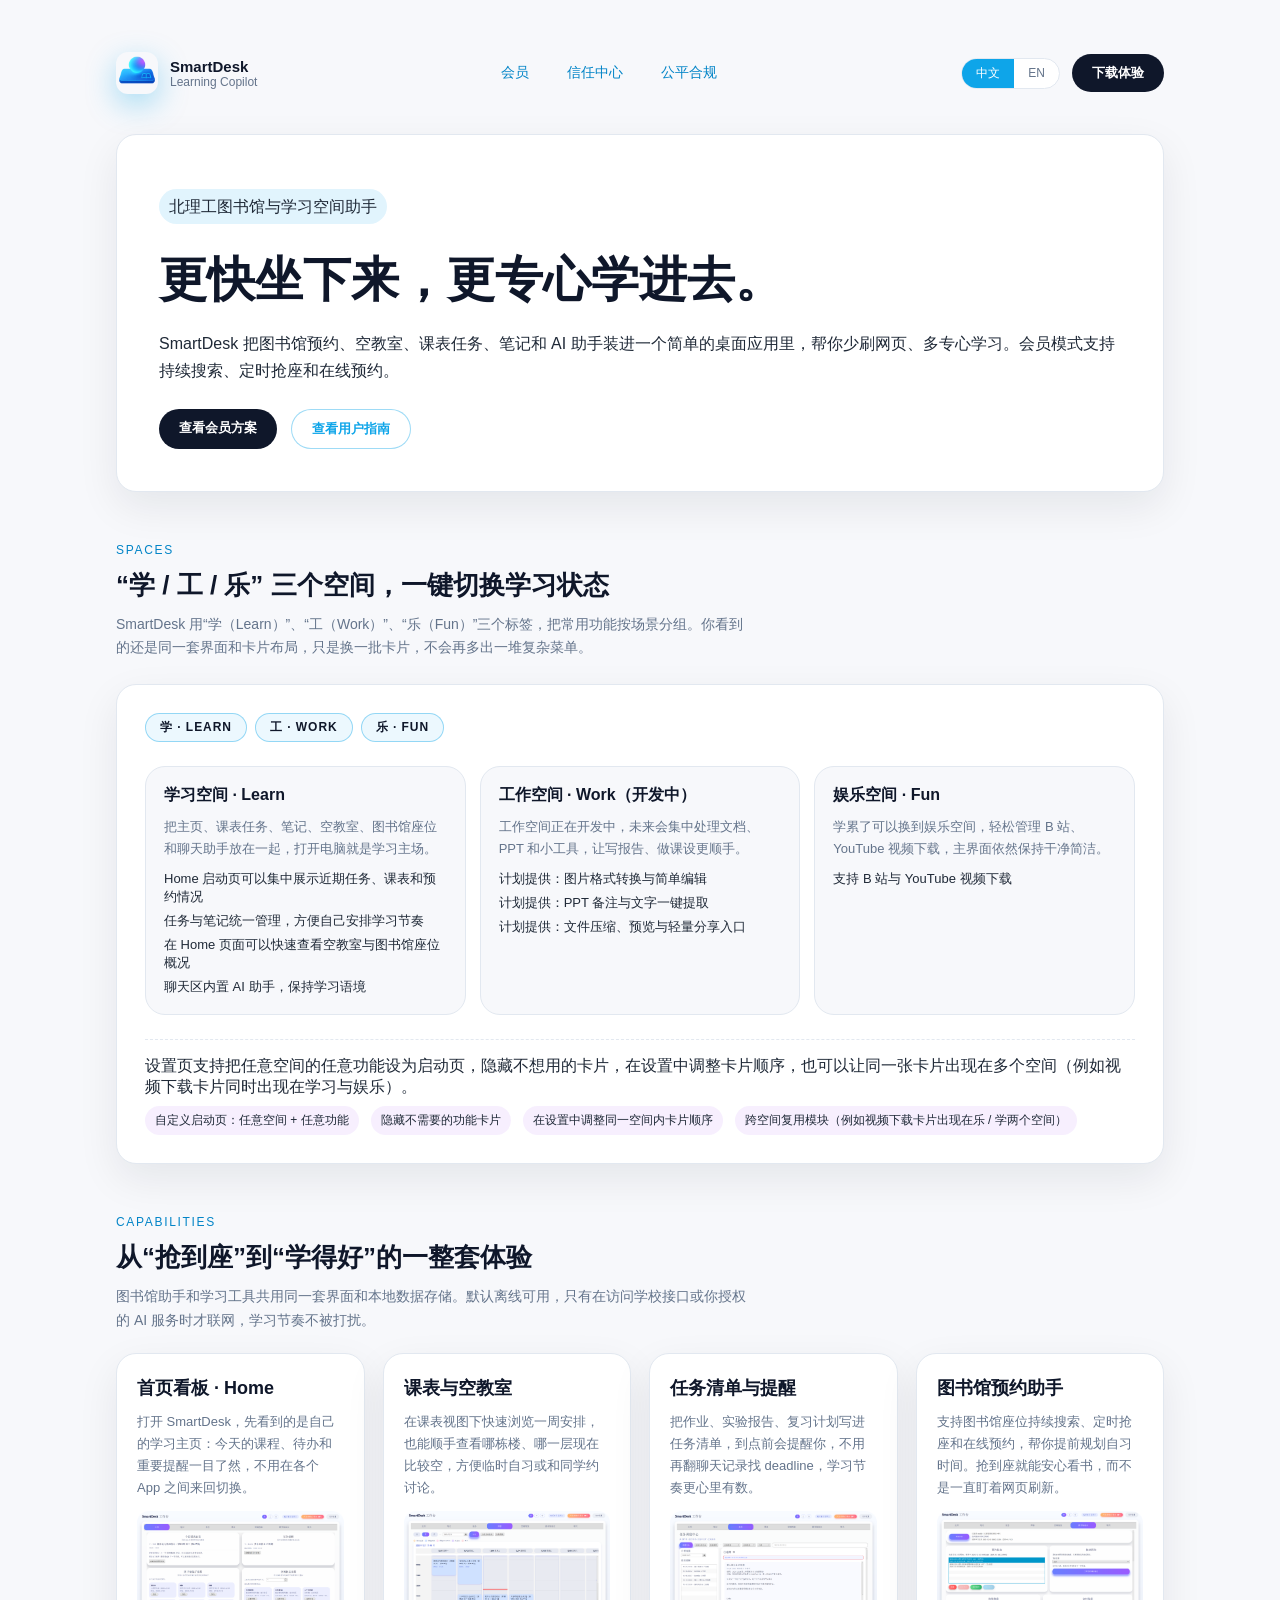
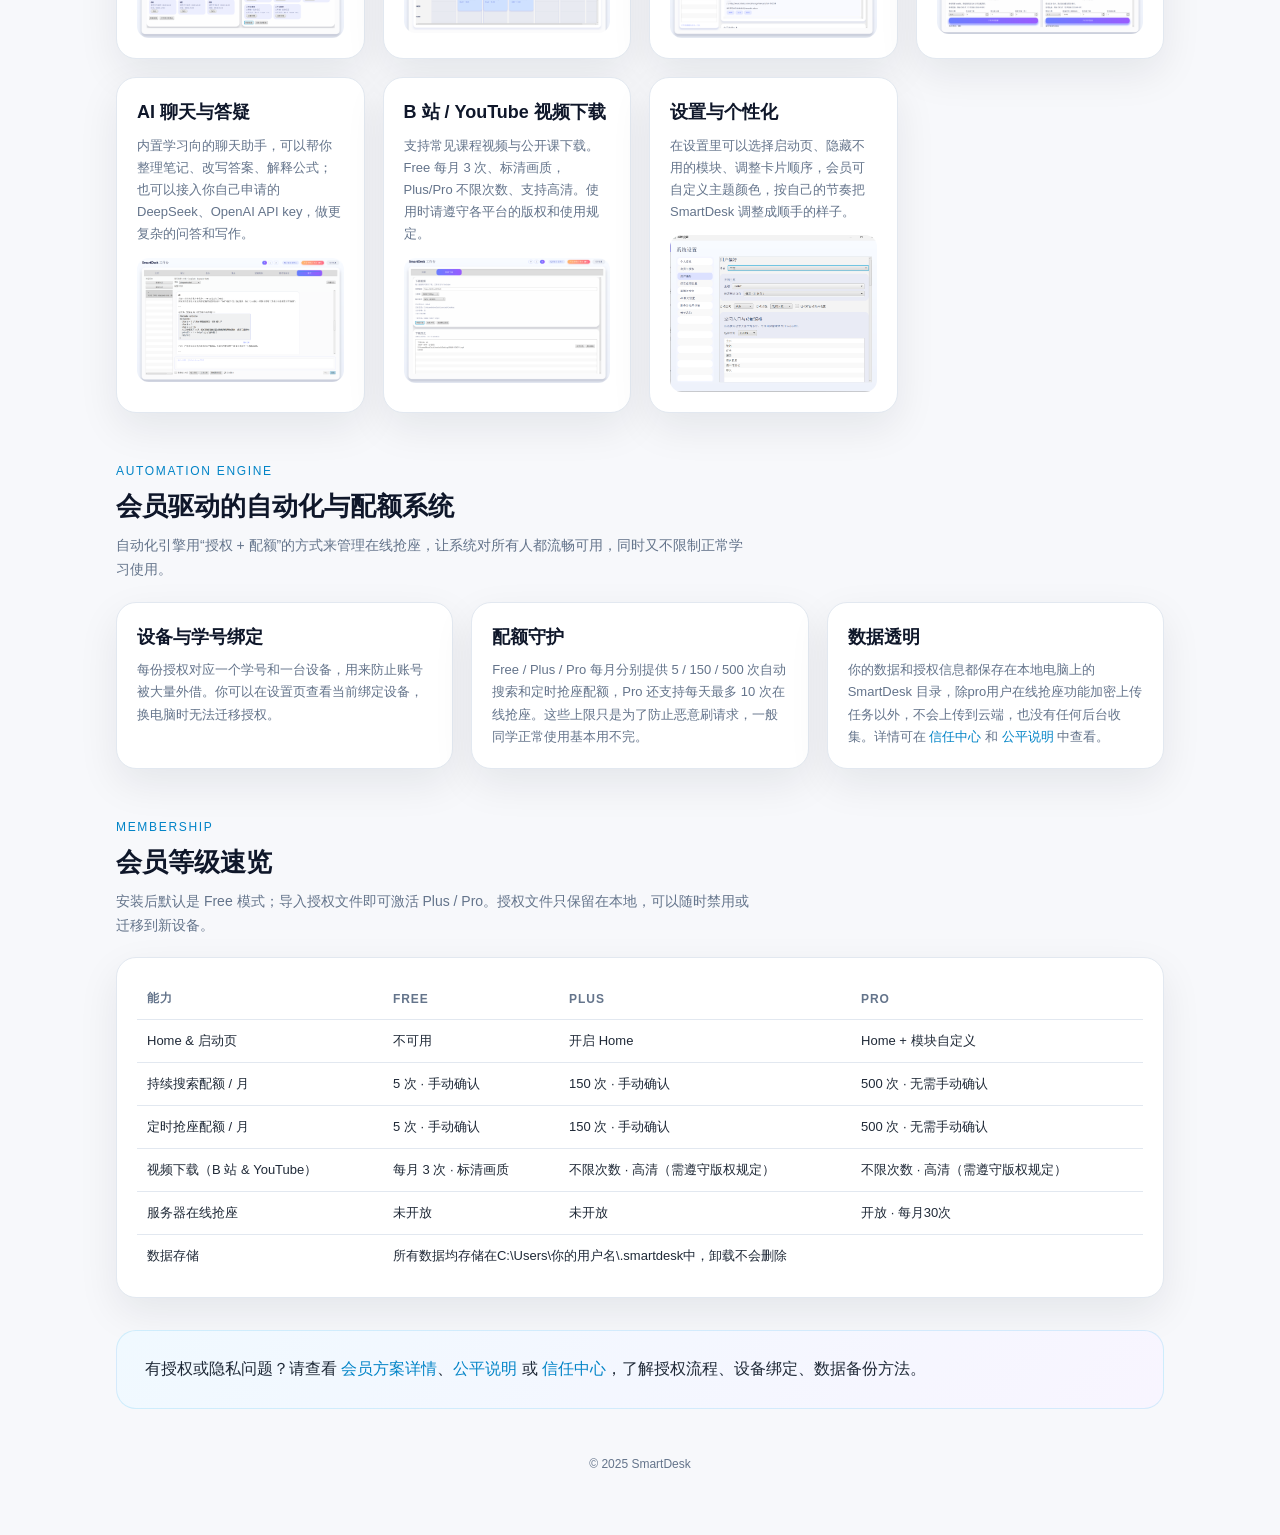
==== commit 974d22c7: "更新了网页" ====
--- a/index.html
+++ b/index.html
@@ -118,7 +118,7 @@
             <li data-i18n="space.customization.item.startpage">自定义启动页：任意空间 + 任意功能</li>
             <li data-i18n="space.customization.item.hide">隐藏不需要的功能卡片</li>
             <li data-i18n="space.customization.item.sort">在设置中调整同一空间内卡片顺序</li>
-            <li data-i18n="space.customization.item.cross">跨空间复用模块（例如视频下载卡片出现在学 / 乐两个空间）</li>
+            <li data-i18n="space.customization.item.cross">跨空间复用模块（例如视频下载卡片出现在乐 / 学两个空间）</li>
           </ul>
         </div>
       </div>
@@ -190,7 +190,7 @@
         <div class="card">
           <h3 data-i18n="feature.card.chat.title">AI 聊天与答疑</h3>
           <p data-i18n="feature.card.chat.description">
-            内置学习向的聊天助手，可以帮你整理笔记、改写答案、解释公式；也可以接入你自己申请的 DeepSeek、OpenAI 账号，做更复杂的问答和写作。
+            内置学习向的聊天助手，可以帮你整理笔记、改写答案、解释公式；也可以接入你自己申请的 DeepSeek、OpenAI API key，做更复杂的问答和写作。
           </p>
           <img
             data-img-key="chat"
@@ -252,7 +252,7 @@
         <div class="card">
           <h3 data-i18n="automation.card.transparency.title">数据透明</h3>
           <p data-i18n-html="automation.card.transparency.description">
-            你的数据和授权信息都保存在本地电脑上的 SmartDesk 目录，不会上传到云端，也没有任何后台收集。
+            你的数据和授权信息都保存在本地电脑上的 SmartDesk 目录，除pro用户在线抢座功能加密上传任务以外，不会上传到云端，也没有任何后台收集。
             如果遇到问题，你可以选择把日志发给开发者帮你排查。详情可在
             <a href="trust-center.html" data-lang-link-target="trust-center.html">信任中心</a>
             和 <a href="compliance.html" data-lang-link-target="compliance.html">公平说明</a> 中查看。
@@ -382,7 +382,7 @@
           'space.customization.item.startpage': '自定义启动页：任意空间 + 任意功能',
           'space.customization.item.hide': '隐藏不需要的功能卡片',
           'space.customization.item.sort': '在设置中调整同一空间内卡片顺序',
-          'space.customization.item.cross': '跨空间复用模块（例如视频下载卡片出现在学 / 乐两个空间）',
+          'space.customization.item.cross': '跨空间复用模块（例如视频下载卡片出现在乐 / 学两个空间）',
 
           'section.capabilities.span': 'capabilities',
           'section.capabilities.title': '从“抢到座”到“学得好”的一整套体验',
@@ -401,26 +401,26 @@
           'feature.card.library.description': '支持图书馆座位持续搜索、定时抢座和在线预约，帮你提前规划自习时间。抢到座就能安心看书，而不是一直盯着网页刷新。',
 
           'feature.card.chat.title': 'AI 聊天与答疑',
-          'feature.card.chat.description': '内置学习向的聊天助手，可以帮你整理笔记、改写答案、解释公式；也可以接入你自己申请的 DeepSeek、OpenAI 账号，做更复杂的问答和写作。',
+          'feature.card.chat.description': '内置学习向的聊天助手，可以帮你整理笔记、改写答案、解释公式；也可以接入你自己申请的 DeepSeek、OpenAI API key，做更复杂的问答和写作。',
 
           'feature.card.video.title': 'B 站 / YouTube 视频下载',
           'feature.card.video.description': '支持常见课程视频与公开课下载。Free 每月 3 次、标清画质，Plus/Pro 不限次数、支持高清。使用时请遵守各平台的版权和使用规定。',
 
           'feature.card.settings.title': '设置与个性化',
-          'feature.card.settings.description': '在设置里可以选择启动页、隐藏不用的模块、调整卡片顺序，也能查看授权信息和当前设备绑定情况，按自己的节奏把 SmartDesk 调整成顺手的样子。',
+          'feature.card.settings.description': '在设置里可以选择启动页、隐藏不用的模块、调整卡片顺序，会员可自定义主题颜色，按自己的节奏把 SmartDesk 调整成顺手的样子。',
 
           'section.automation.span': 'automation engine',
           'section.automation.title': '会员驱动的自动化与配额系统',
           'section.automation.description': '自动化引擎用“授权 + 配额”的方式来管理在线抢座，让系统对所有人都流畅可用，同时又不限制正常学习使用。',
 
           'automation.card.binding.title': '设备与学号绑定',
-          'automation.card.binding.description': '每份授权对应一个学号和一台设备，用来防止账号被大量外借。你可以在设置页查看当前绑定设备，需要换电脑时也可以把授权迁移过去。',
+          'automation.card.binding.description': '每份授权对应一个学号和一台设备，用来防止账号被大量外借。你可以在设置页查看当前绑定设备，换电脑时无法迁移授权。',
 
           'automation.card.quota.title': '配额守护',
           'automation.card.quota.description': 'Free / Plus / Pro 每月分别提供 5 / 150 / 500 次自动搜索和定时抢座配额，Pro 还支持每天最多 10 次在线抢座。这些上限只是为了防止恶意刷请求，一般同学正常使用基本用不完。',
 
           'automation.card.transparency.title': '数据透明',
-          'automation.card.transparency.description': '你的数据和授权信息都保存在本地电脑上的 SmartDesk 目录，不会上传到云端，也没有任何后台收集。如果遇到问题，你可以选择把日志发给开发者帮你排查。详情可在 <a href="trust-center.html" data-lang-link-target="trust-center.html">信任中心</a> 和 <a href="compliance.html" data-lang-link-target="compliance.html">公平说明</a> 中查看。',
+          'automation.card.transparency.description': '你的数据和授权信息都保存在本地电脑上的 SmartDesk 目录，除pro用户在线抢座功能加密上传任务以外，不会上传到云端，也没有任何后台收集。详情可在 <a href="trust-center.html" data-lang-link-target="trust-center.html">信任中心</a> 和 <a href="compliance.html" data-lang-link-target="compliance.html">公平说明</a> 中查看。',
 
           'section.membership.span': 'membership',
           'section.membership.title': '会员等级速览',
@@ -439,25 +439,25 @@
           'table.row.search.title': '持续搜索配额 / 月',
           'table.row.search.free': '5 次 · 手动确认',
           'table.row.search.plus': '150 次 · 手动确认',
-          'table.row.search.pro': '500 次 · 无人值守',
+          'table.row.search.pro': '500 次 · 无需手动确认',
 
           'table.row.timed.title': '定时抢座配额 / 月',
-          'table.row.timed.free': '5 次 · 需在线守候',
-          'table.row.timed.plus': '150 次 · 需在线守候',
-          'table.row.timed.pro': '500 次 · 后台线程',
+          'table.row.timed.free': '5 次 · 手动确认',
+          'table.row.timed.plus': '150 次 · 手动确认',
+          'table.row.timed.pro': '500 次 · 无需手动确认',
 
           'table.row.video.title': '视频下载（B 站 & YouTube）',
           'table.row.video.free': '每月 3 次 · 标清画质',
           'table.row.video.plus': '不限次数 · 高清（需遵守版权规定）',
           'table.row.video.pro': '不限次数 · 高清（需遵守版权规定）',
 
-          'table.row.online.title': '在线抢座',
+          'table.row.online.title': '服务器在线抢座',
           'table.row.online.free': '未开放',
           'table.row.online.plus': '未开放',
-          'table.row.online.pro': '开放 · 10 次/日 + 授权天数总额',
+          'table.row.online.pro': '开放 · 每月30次',
 
           'table.row.data.title': '数据存储',
-          'table.row.data.value': '所有数据均存储在本地 SmartDesk 目录中，卸载不会删除',
+          'table.row.data.value': '所有数据均存储在C:\\Users\\你的用户名\\.smartdesk中，卸载不会删除',
 
           'section.trust': '有授权或隐私问题？请查看 <a href="membership.html" data-lang-link-target="membership.html">会员方案详情</a>、<a href="compliance.html" data-lang-link-target="compliance.html">公平说明</a> 或 <a href="trust-center.html" data-lang-link-target="trust-center.html">信任中心</a>，了解授权流程、设备绑定、数据备份方法。',
 
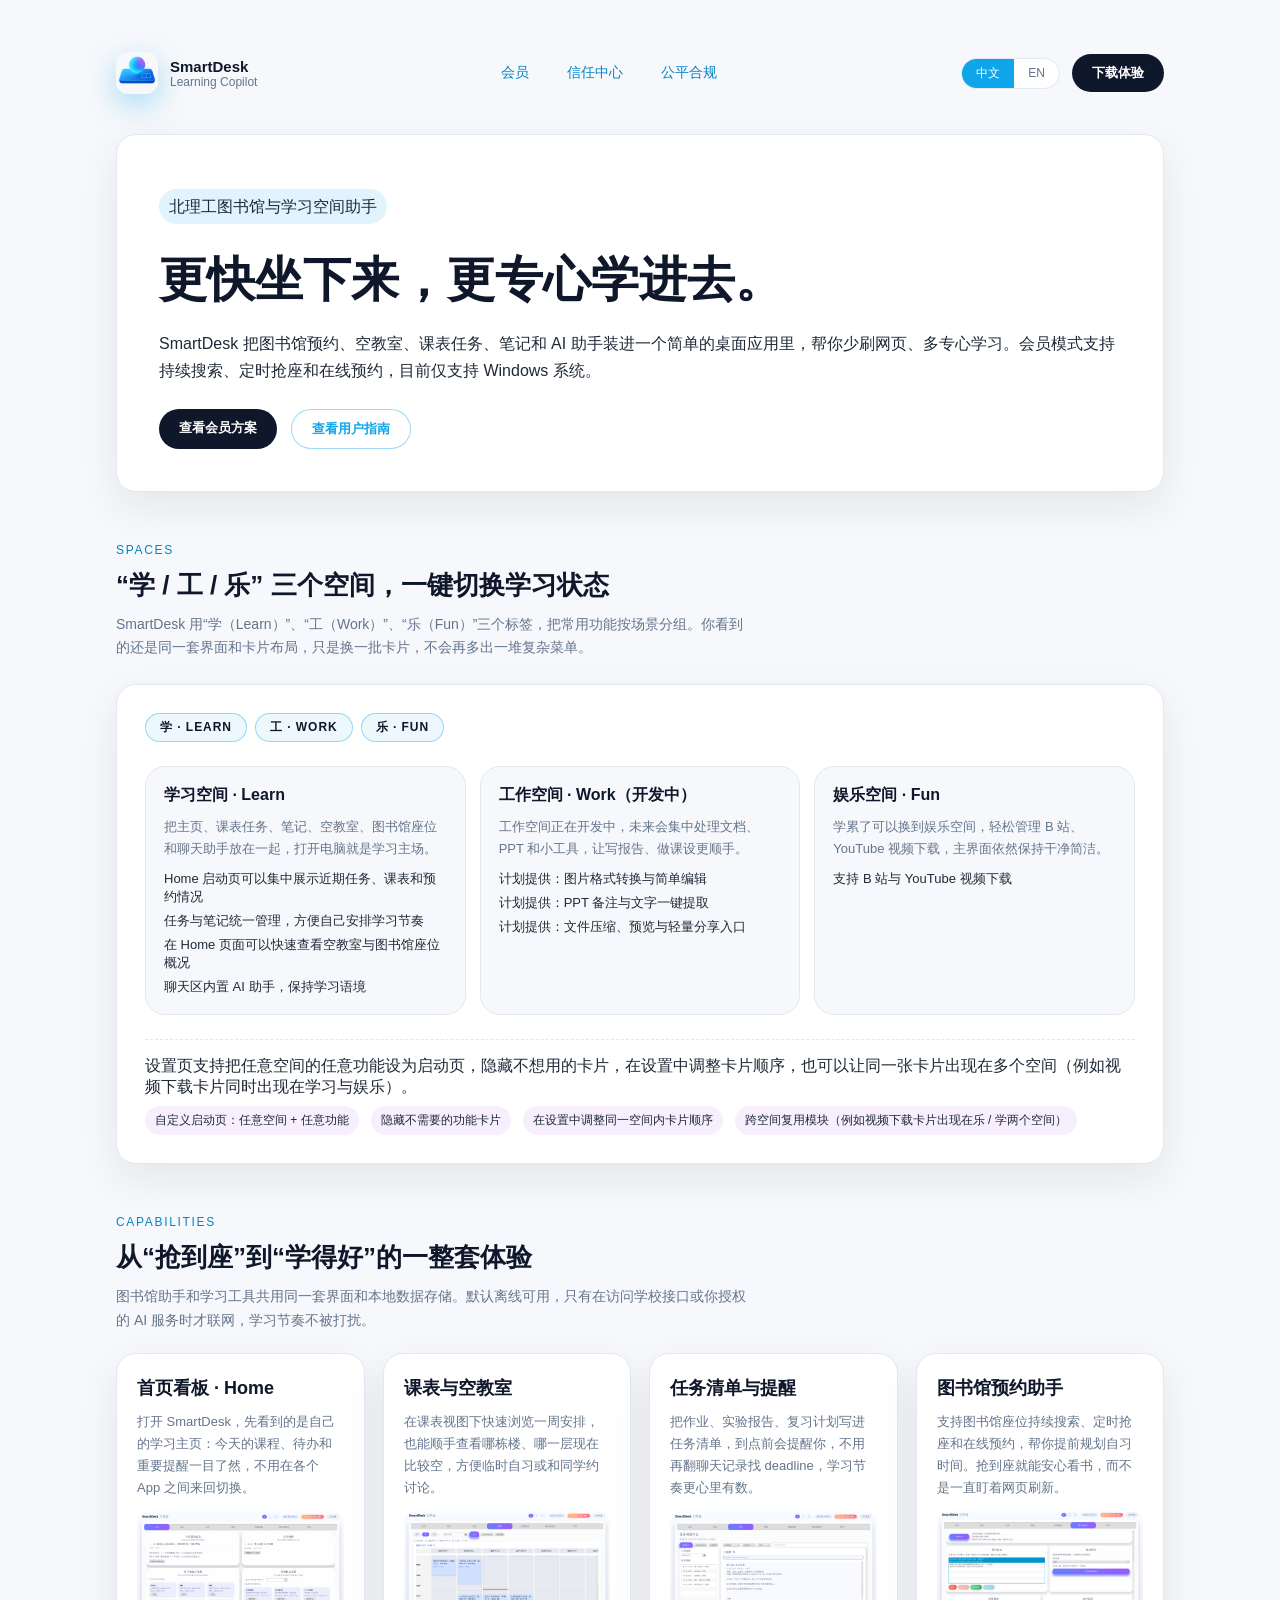
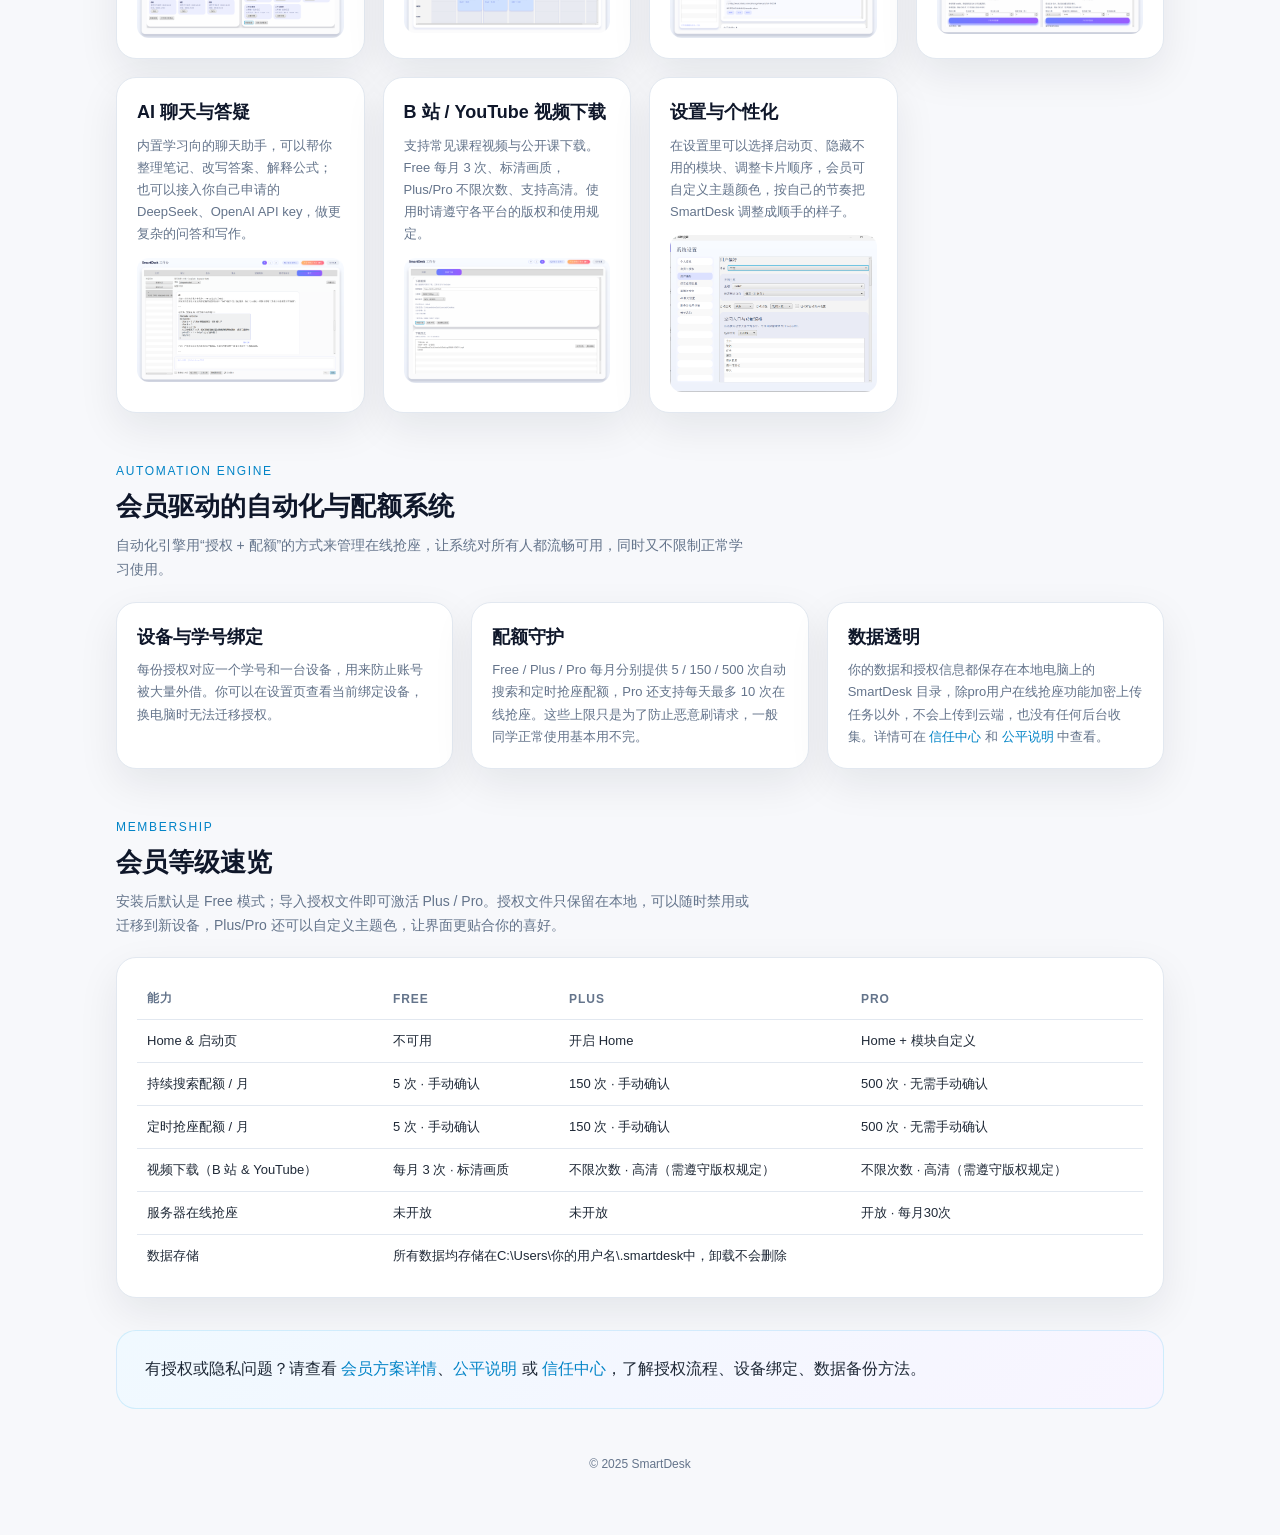
==== commit b3767442: "更新了网页" ====
--- a/index.html
+++ b/index.html
@@ -352,7 +352,7 @@
 
           'hero.pill': '北理工图书馆与学习空间助手',
           'hero.title': '更快坐下来，更专心学进去。',
-          'hero.description': 'SmartDesk 把图书馆预约、空教室、课表任务、笔记和 AI 助手装进一个简单的桌面应用里，帮你少刷网页、多专心学习。会员模式支持持续搜索、定时抢座和在线预约。',
+          'hero.description': 'SmartDesk 把图书馆预约、空教室、课表任务、笔记和 AI 助手装进一个简单的桌面应用里，帮你少刷网页、多专心学习。会员模式支持持续搜索、定时抢座和在线预约，目前仅支持 Windows 系统。',
           'hero.membership': '查看会员方案',
           'hero.guide': '查看用户指南',
           'hero.readme': '阅读项目说明 →',
@@ -424,7 +424,7 @@
 
           'section.membership.span': 'membership',
           'section.membership.title': '会员等级速览',
-          'section.membership.description': '安装后默认是 Free 模式；导入授权文件即可激活 Plus / Pro。授权文件只保留在本地，可以随时禁用或迁移到新设备。',
+          'section.membership.description': '安装后默认是 Free 模式；导入授权文件即可激活 Plus / Pro。授权文件只保留在本地，可以随时禁用或迁移到新设备，Plus/Pro 还可以自定义主题色，让界面更贴合你的喜好。',
 
           'table.header.capability': '能力',
           'table.header.free': 'Free',
@@ -478,7 +478,7 @@
 
           'hero.pill': 'BIT Library & Study Space Copilot',
           'hero.title': 'Sit down faster, focus deeper.',
-          'hero.description': 'SmartDesk puts library bookings, vacant classrooms, schedule & tasks, notes and an AI assistant into a single desktop app so you spend less time refreshing pages and more time actually studying. Membership tiers unlock continuous search, scheduled grabs and online reservations.',
+          'hero.description': 'SmartDesk puts library bookings, vacant classrooms, schedule & tasks, notes and an AI assistant into a single desktop app so you spend less time refreshing pages and more time actually studying. Membership tiers unlock continuous search, scheduled grabs and online reservations. Currently only Windows systems are supported.',
           'hero.membership': 'View membership tiers',
           'hero.guide': 'User guide',
           'hero.readme': 'Read the project README →',
@@ -550,7 +550,7 @@
 
           'section.membership.span': 'membership',
           'section.membership.title': 'Membership tiers at a glance',
-          'section.membership.description': 'By default you start in Free mode; importing a license file activates Plus or Pro. Licenses stay on your machine and can be disabled or moved to a new device at any time.',
+          'section.membership.description': 'By default you start in Free mode; importing a license file activates Plus or Pro. Licenses stay on your machine and can be disabled or moved to a new device at any time. Plus/Pro can customize theme colors so the UI fits your workflow.',
 
           'table.header.capability': 'Capability',
           'table.header.free': 'Free',
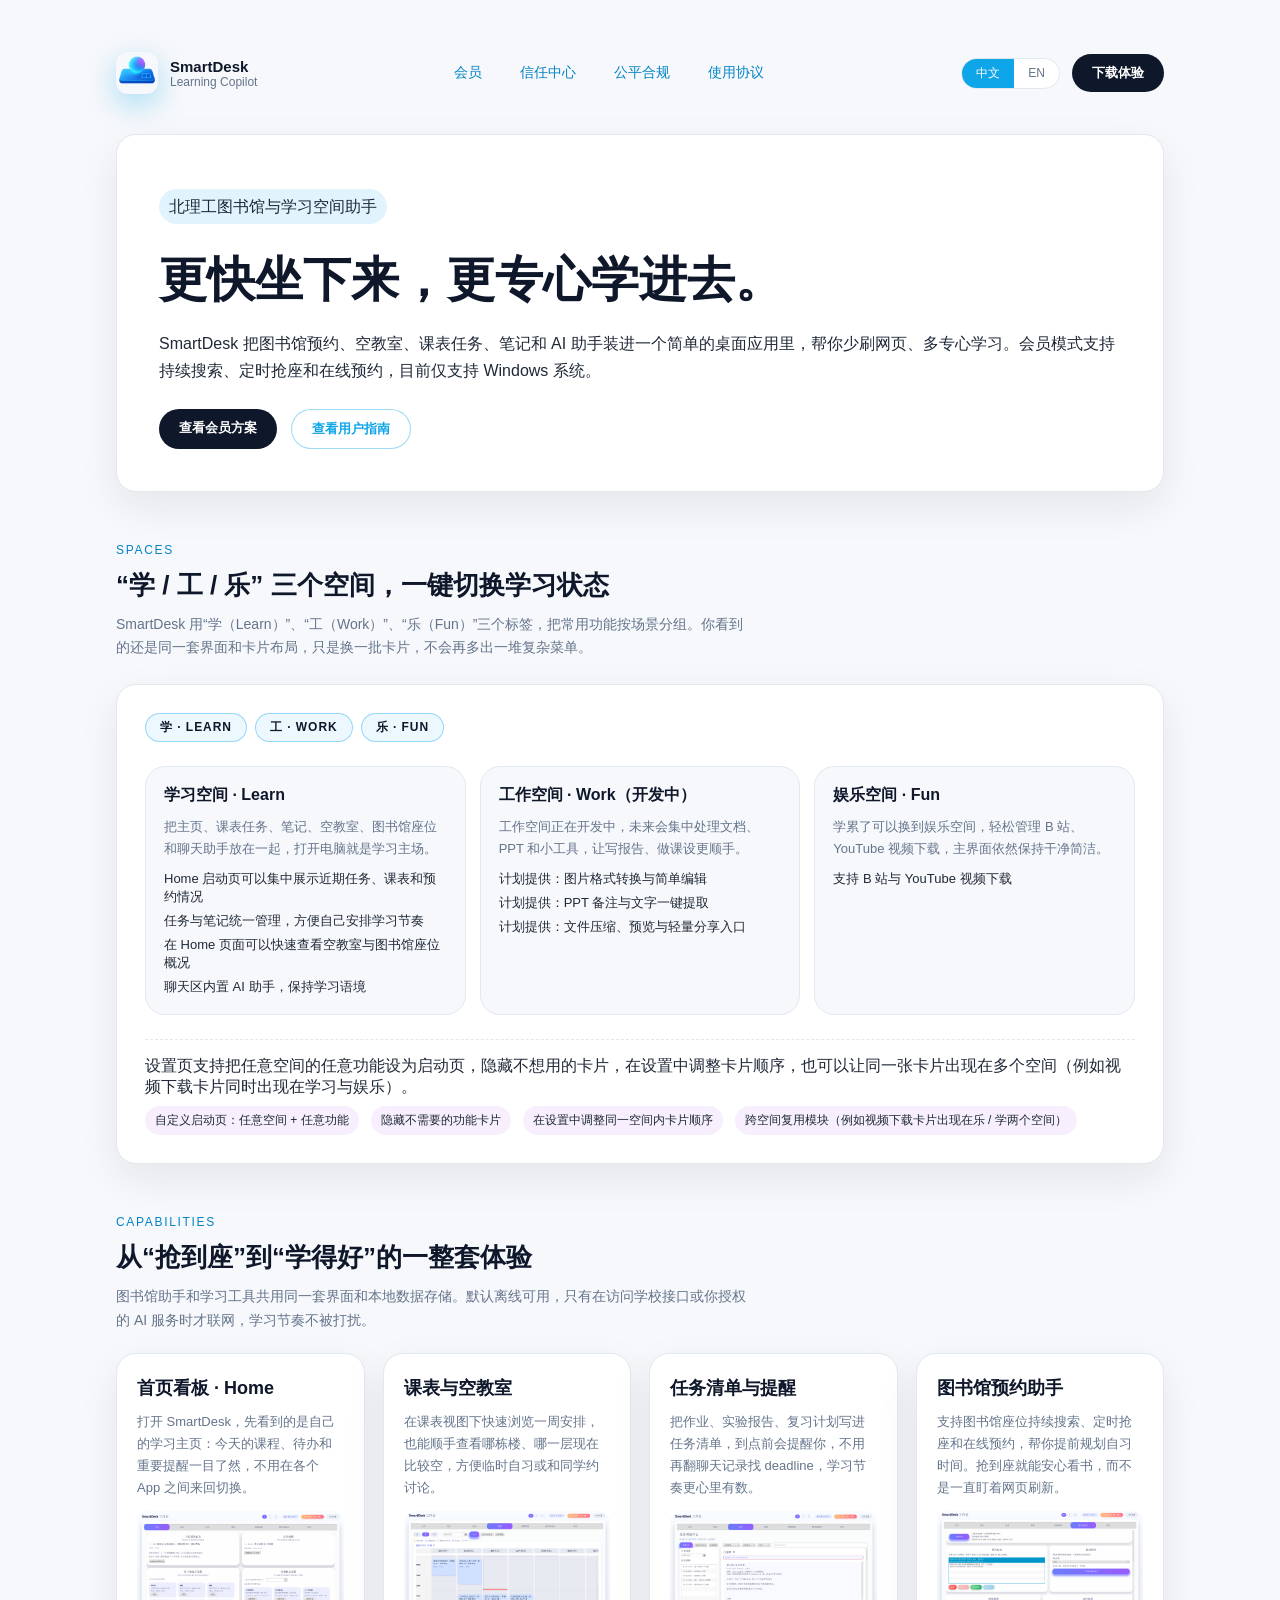
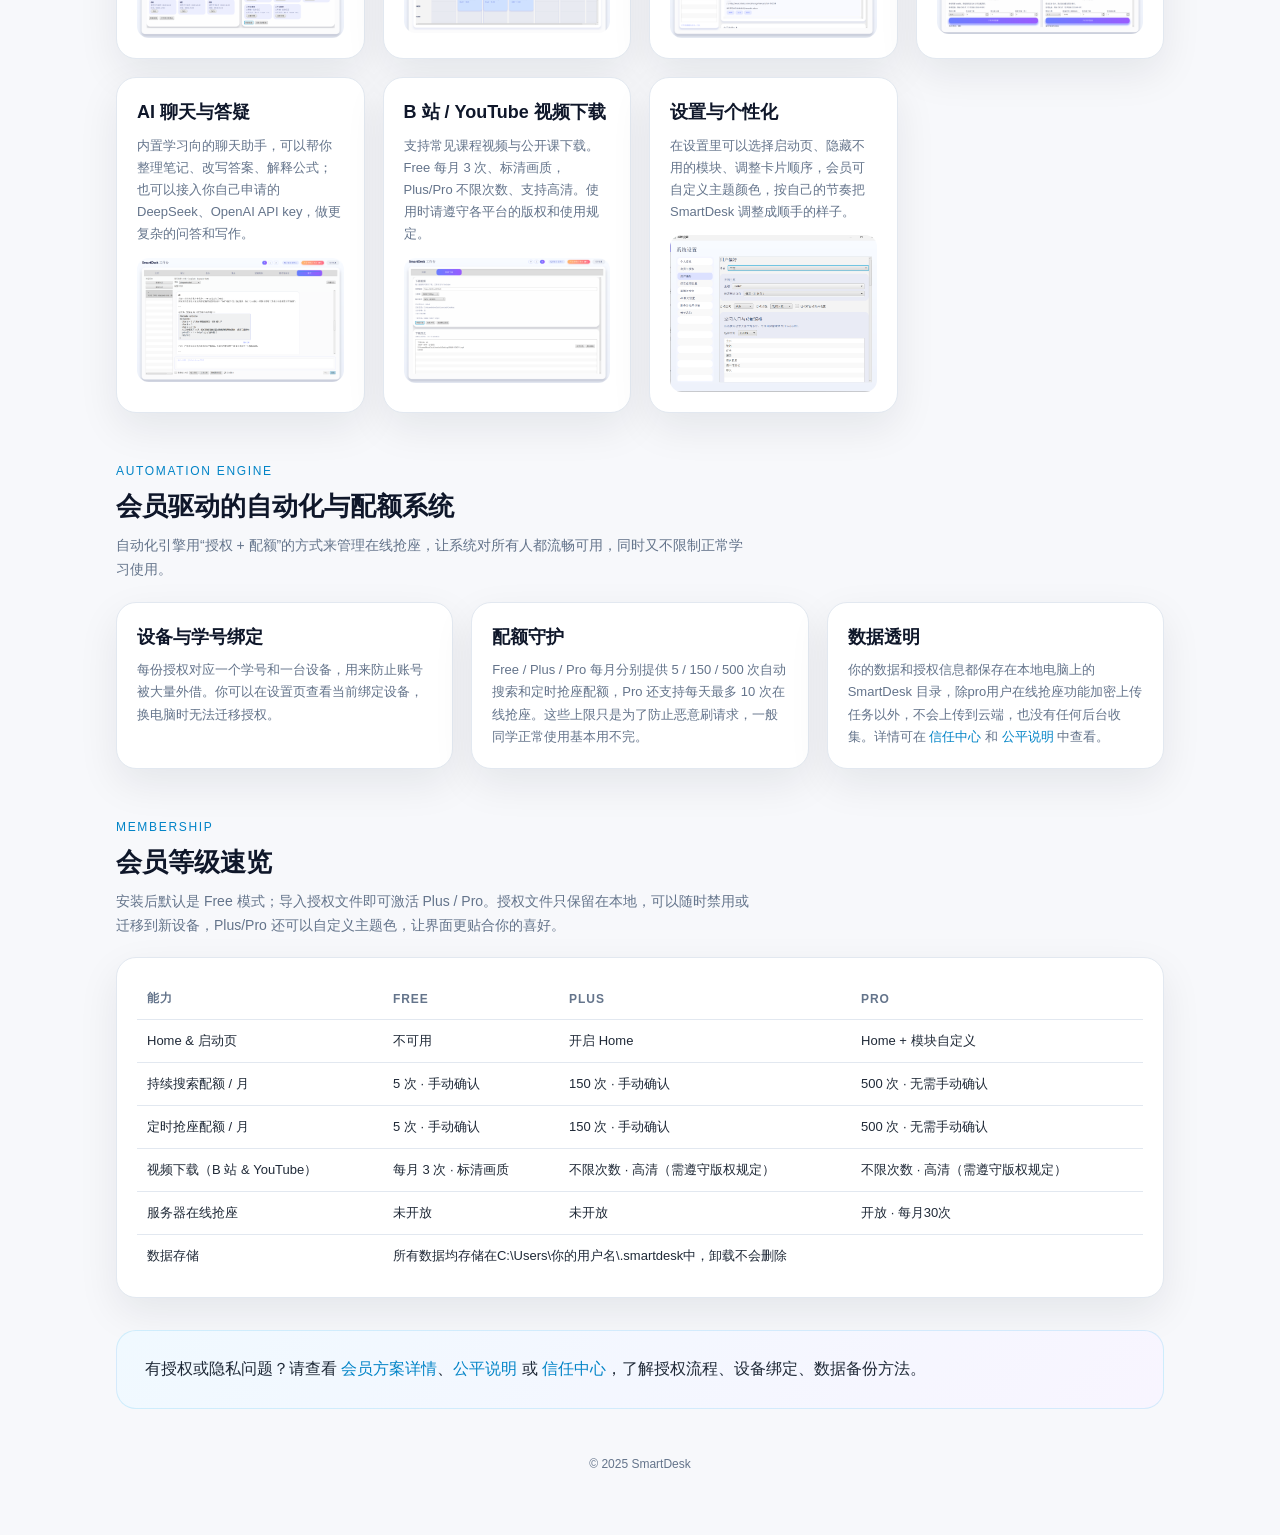
==== commit 78110e84: "更新了网页" ====
--- a/index.html
+++ b/index.html
@@ -24,13 +24,14 @@
         <a class="nav-link" href="#membership" data-lang-link-target="membership.html" data-i18n="nav.membership">会员</a>
         <a class="nav-link" href="trust-center.html" data-lang-link-target="trust-center.html" data-i18n="nav.trust">信任中心</a>
         <a class="nav-link" href="compliance.html" data-lang-link-target="compliance.html" data-i18n="nav.compliance">公平合规</a>
+        <a class="nav-link" href="terms.html" data-lang-link-target="terms.html" data-i18n="nav.terms">使用协议</a>
       </div>
       <div class="nav-actions">
         <div class="language-switch" aria-label="Language switch">
           <button type="button" data-lang-toggle="zh">中文</button>
           <button type="button" data-lang-toggle="en">EN</button>
         </div>
-        <a class="cta" href="https://github.com/shuangboxu/SmartDesk/releases/download/v0.1.0/SmartDesk-0.1.0.exe" data-i18n="cta.download">下载体验</a>
+        <a class="cta" href="https://github.com/shuangboxu/SmartDesk/releases/download/SmartDesk-0.1.0/SmartDesk-0.1.0.exe" data-i18n="cta.download">下载体验</a>
       </div>
     </nav>
 
@@ -348,6 +349,7 @@
           'nav.membership': '会员',
           'nav.trust': '信任中心',
           'nav.compliance': '公平合规',
+          'nav.terms': '使用协议',
           'cta.download': '下载体验',
 
           'hero.pill': '北理工图书馆与学习空间助手',
@@ -474,6 +476,7 @@
           'nav.membership': 'Membership',
           'nav.trust': 'Trust Center',
           'nav.compliance': 'Compliance',
+          'nav.terms': 'Terms',
           'cta.download': 'Download',
 
           'hero.pill': 'BIT Library & Study Space Copilot',
